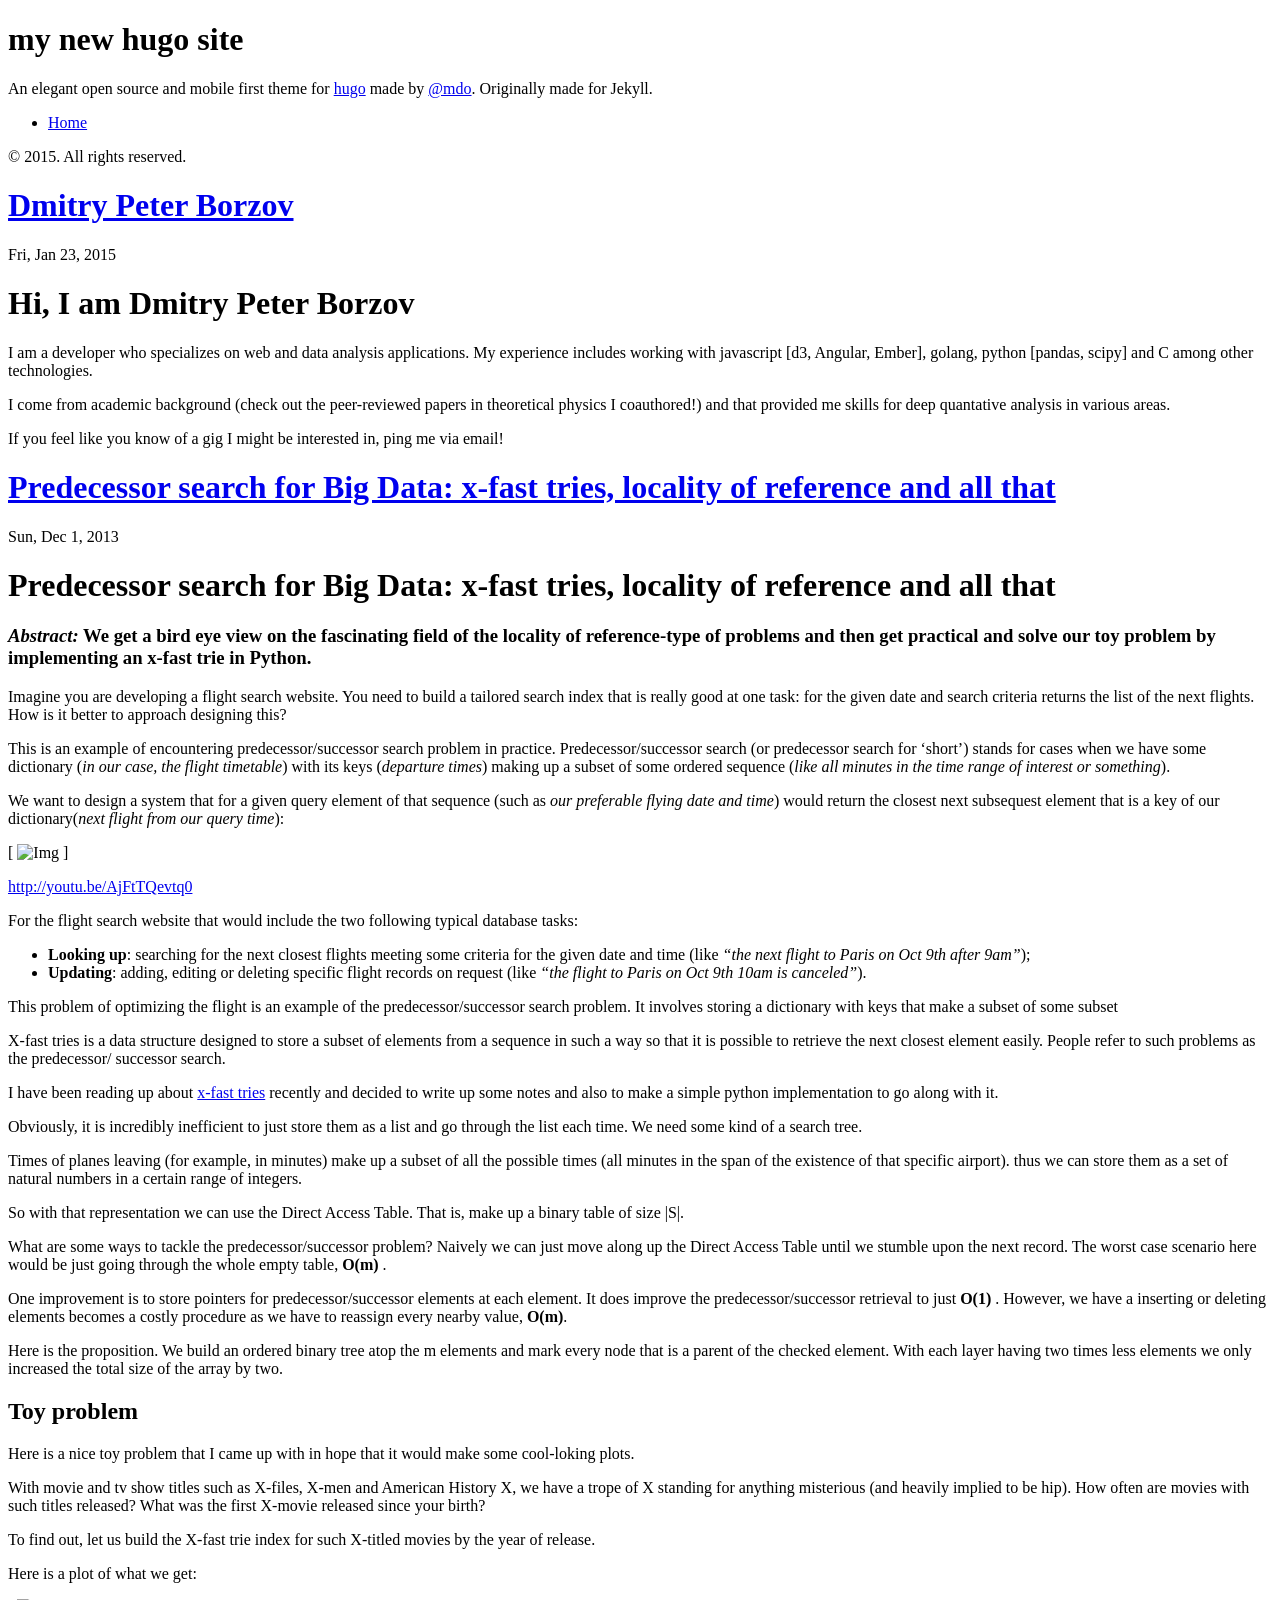
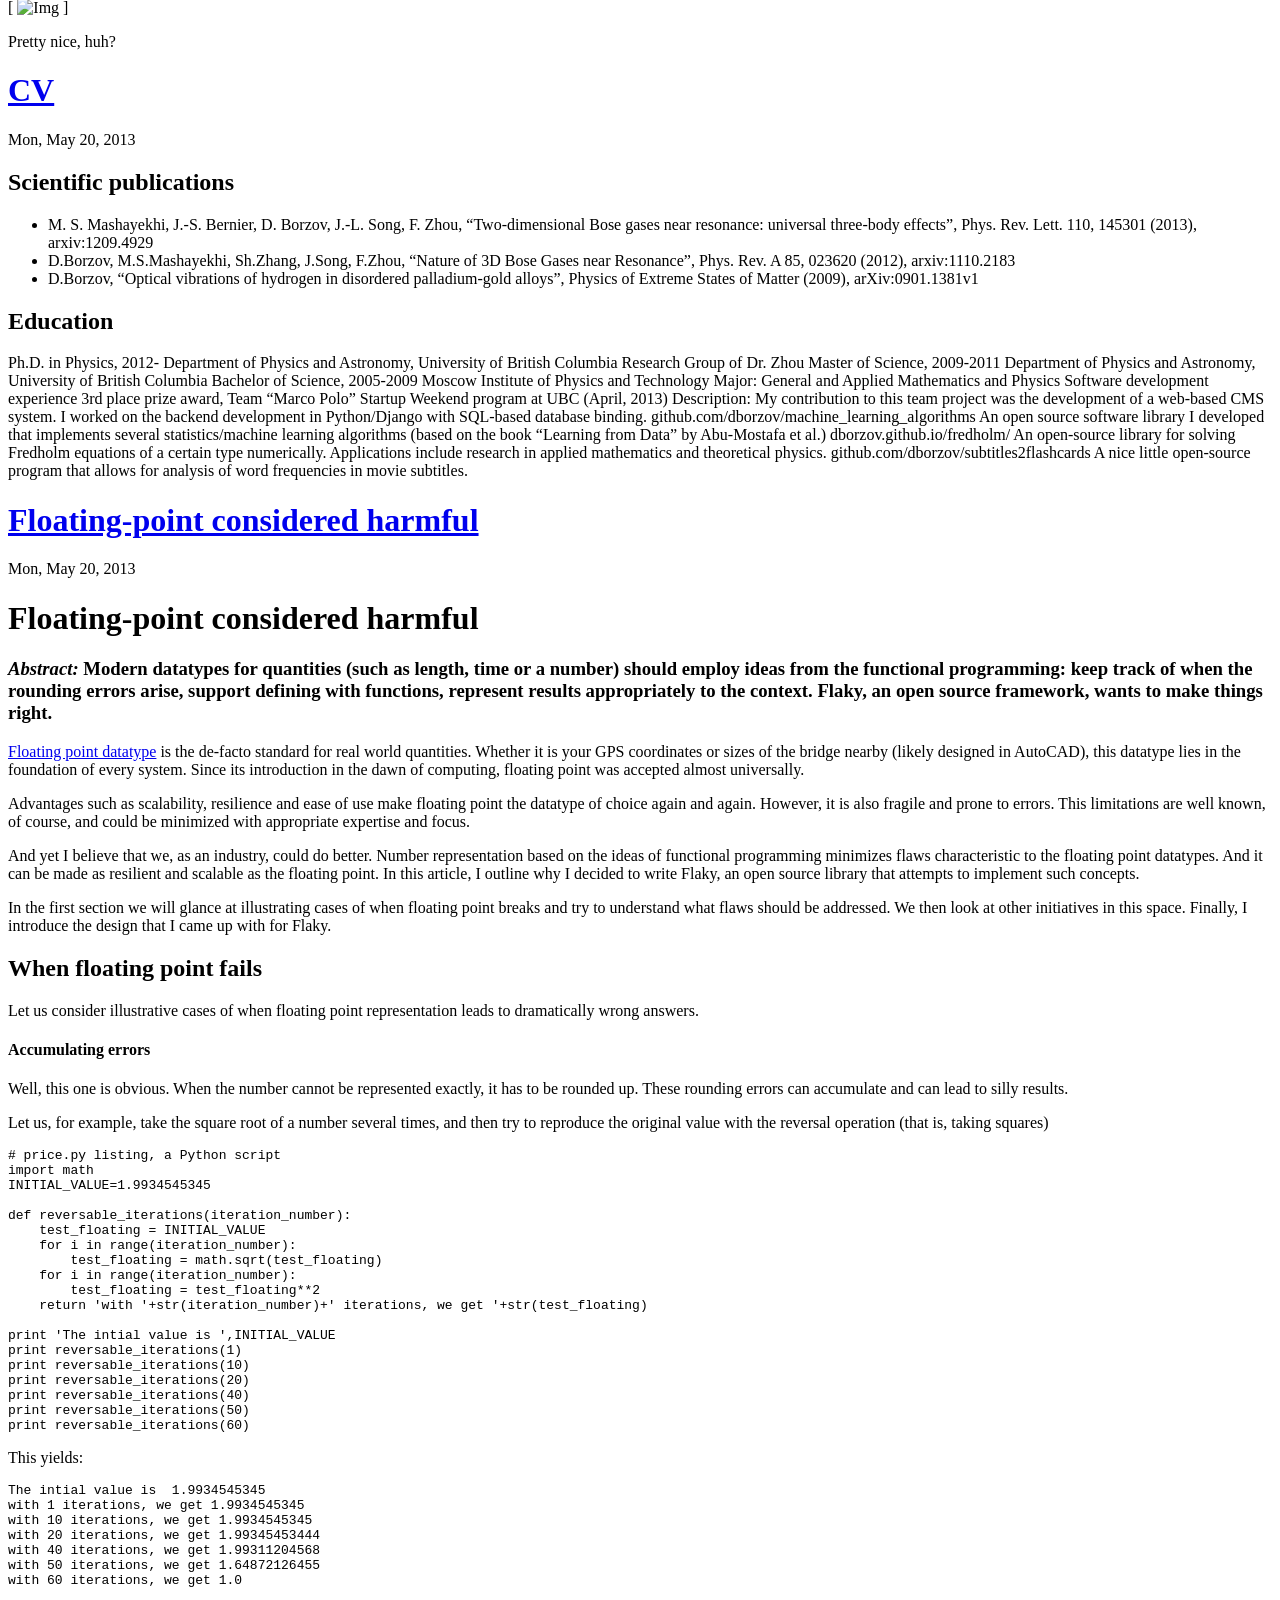
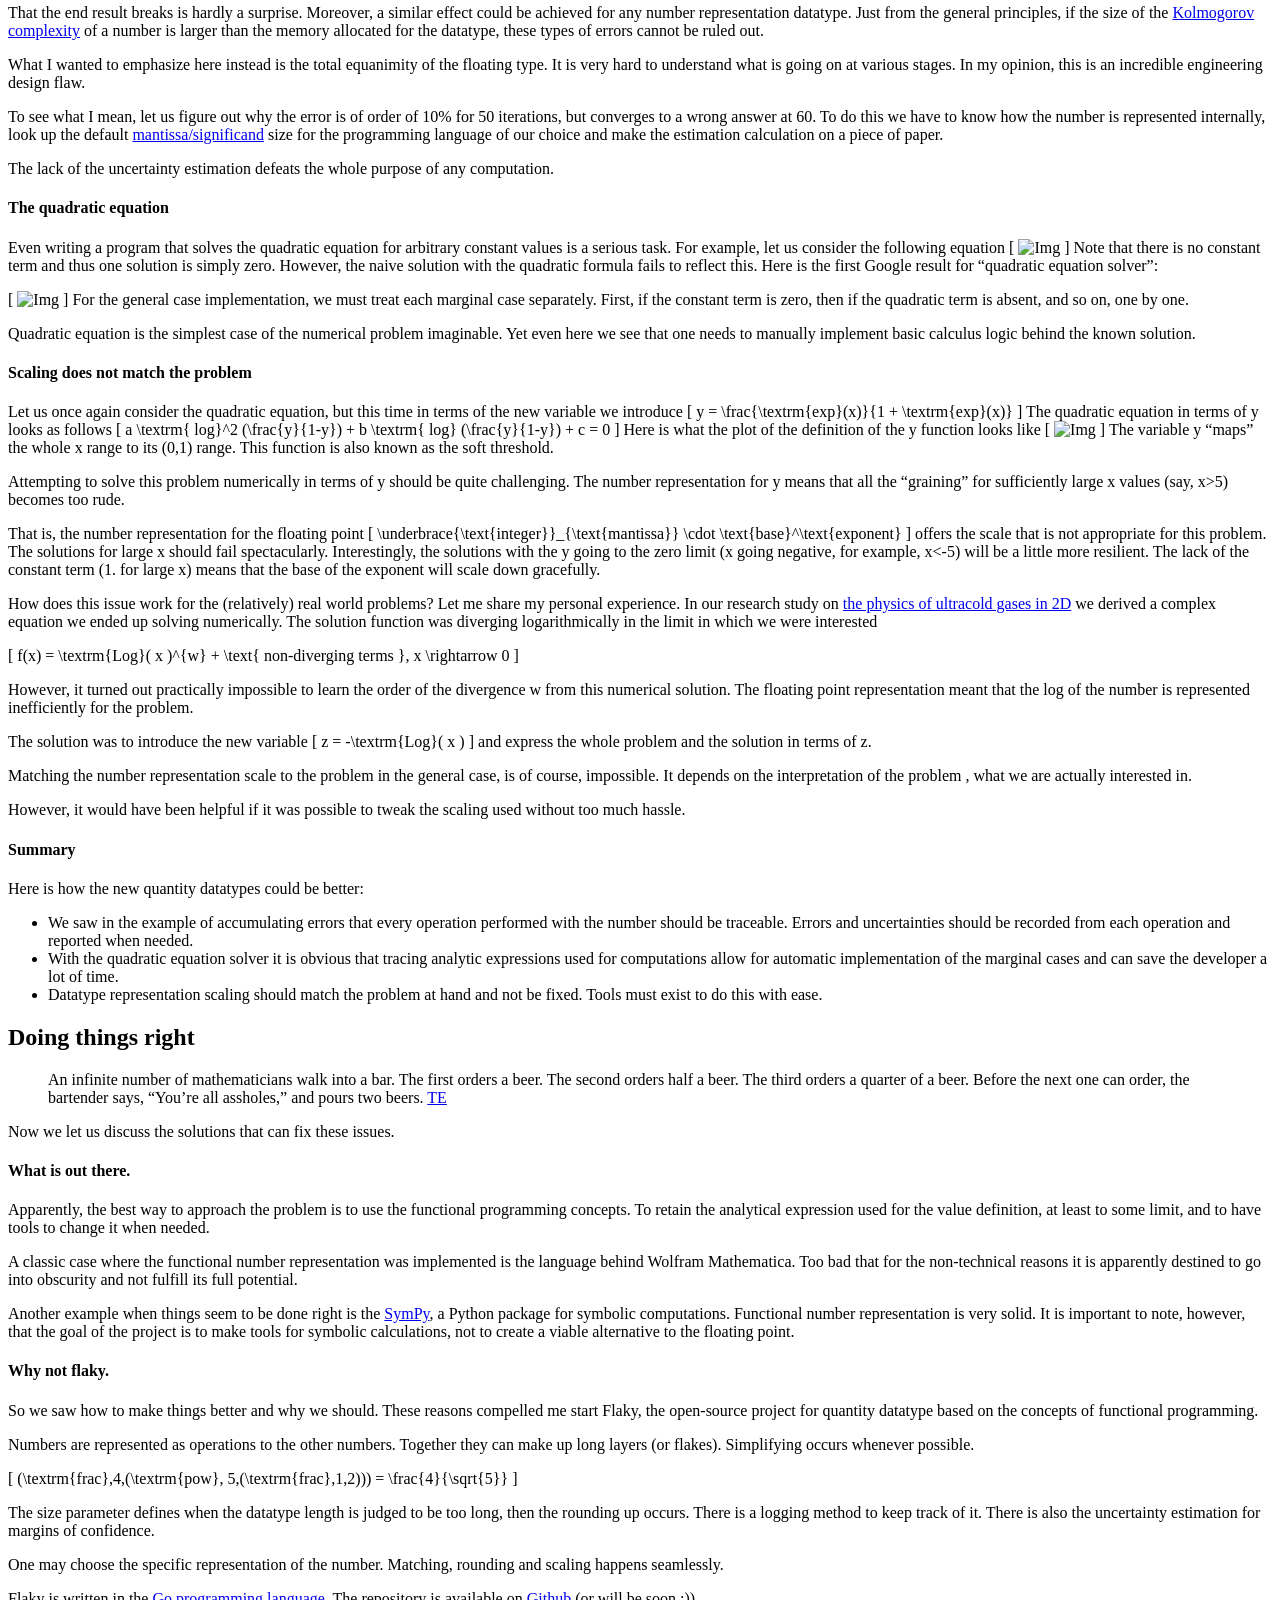
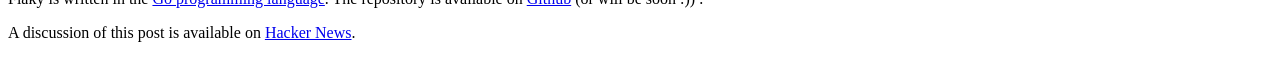
==== public/index.html @ 2c6ea5f2 "Copying content from the original repo" ====
<!DOCTYPE html>
<html xmlns="http://www.w3.org/1999/xhtml" xml:lang="en" lang="en-us">
<head>
  <link href="http://gmpg.org/xfn/11" rel="profile">
  <meta http-equiv="content-type" content="text/html; charset=utf-8">

  
  <meta name="viewport" content="width=device-width, initial-scale=1.0, maximum-scale=1">

  <title> my new hugo site &middot; my new hugo site </title>

  
  <link rel="stylesheet" href="http://localhost:1313/css/poole.css">
  <link rel="stylesheet" href="http://localhost:1313/css/syntax.css">
  <link rel="stylesheet" href="http://localhost:1313/css/hyde.css">
  <link rel="stylesheet" href="http://fonts.googleapis.com/css?family=PT+Sans:400,400italic,700|Abril+Fatface">

  
  <link rel="apple-touch-icon-precomposed" sizes="144x144" href="/apple-touch-icon-144-precomposed.png">
  <link rel="shortcut icon" href="/favicon.ico">

  
  <link href="http://localhost:1313/index.xml" rel="alternate" type="application/rss+xml" title="my new hugo site" />
</head>

<body>

<div class="sidebar">
  <div class="container sidebar-sticky">
    <div class="sidebar-about">
      <h1>my new hugo site</h1>
      <p class="lead">
      An elegant open source and mobile first theme for <a href="http://hugo.spf13.com">hugo</a> made by <a href="http://twitter.com/mdo">@mdo</a>. Originally made for Jekyll.
      </p>
    </div>

    <ul class="sidebar-nav">
      <li><a href="/">Home</a> </li>
      
    </ul>

    <p>&copy; 2015. All rights reserved. </p>
  </div>
</div>


    <div class="content container">
<div class="posts">

      
  <div class="post">
    <h1 class="post-title">
      <a href="http://localhost:1313/">
        Dmitry Peter Borzov
      </a>
    </h1>

    <span class="post-date">Fri, Jan 23, 2015</span>

    

<h1 id="hi-i-am-dmitry-peter-borzov:d680e8a854a7cbad6d490c445cba2eba">Hi, I am Dmitry Peter Borzov</h1>

<p>I am a developer who specializes on web and data analysis applications. My experience includes working with javascript [d3, Angular, Ember], golang, python [pandas, scipy] and C among other technologies.</p>

<p>I come from academic background (check out the  peer-reviewed papers in theoretical physics I coauthored!) and that provided me skills for deep quantative analysis in various areas.</p>

<p>If you feel like you know of a gig I might be interested in, ping me via email!</p>

  </div>
  
  <div class="post">
    <h1 class="post-title">
      <a href="http://localhost:1313/xfast/">
        Predecessor search for Big Data: x-fast tries, locality of reference and all that
      </a>
    </h1>

    <span class="post-date">Sun, Dec 1, 2013</span>

    

<h1 id="predecessor-search-for-big-data-x-fast-tries-locality-of-reference-and-all-that:58b12276bf0ae383f71846d6c29edb1d">Predecessor search for Big Data: x-fast tries, locality of reference and all that</h1>

<h3 id="abstract-we-get-a-bird-eye-view-on-the-fascinating-field-of-the-locality-of-reference-type-of-problems-and-then-get-practical-and-solve-our-toy-problem-by-implementing-an-x-fast-trie-in-python:58b12276bf0ae383f71846d6c29edb1d"><em>Abstract:</em> We get a bird eye view on the fascinating field of the locality of reference-type of problems and then get practical and solve our toy problem by implementing an x-fast trie in Python.</h3>

<p>Imagine you are developing a flight search website. You need to build a tailored search index that is really good at one task: for the given date and search criteria returns the list of the next flights. How is it better to approach designing this?</p>

<p>This is an example of encountering predecessor/successor search problem in practice. Predecessor/successor search (or predecessor search for &lsquo;short&rsquo;) stands for cases when we have some dictionary (<em>in our case, the flight timetable</em>) with its keys (<em>departure times</em>) making up a subset of some ordered sequence (<em>like all minutes in the time range of interest or something</em>).</p>

<p>We want to design a system that for a given query element of that sequence (such as <em>our preferable flying date and time</em>) would return the closest next subsequest element that is a key of our dictionary(<em>next flight from our query time</em>):</p>

<p>[
<img src="./img/arrow.png" alt="Img" />

]</p>

<p><a href="http://youtu.be/AjFtTQevtq0">http://youtu.be/AjFtTQevtq0</a></p>

<p>For the flight search website that would include the two following typical database tasks:</p>

<ul>
<li><strong>Looking up</strong>: searching for the next closest flights meeting some criteria for the given date and time (like <em>&ldquo;the next flight to Paris on Oct 9th after 9am&rdquo;</em>);</li>
<li><strong>Updating</strong>: adding, editing or deleting specific flight records on request (like <em>&ldquo;the flight to Paris on Oct 9th 10am is canceled&rdquo;</em>).</li>
</ul>

<p>This problem of optimizing the flight is an example of the predecessor/successor search problem. It involves storing a dictionary with keys that make a subset of some subset</p>

<p>X-fast tries is a data structure designed to store a subset of elements from a sequence in such a way so that it is possible to retrieve the next closest  element easily. People refer to such problems as the predecessor/ successor search.</p>

<p>I have been reading up about <a href="http://en.wikipedia.org/wiki/X-fast_trie">x-fast tries</a> recently and decided to write up some notes  and also to make a simple python implementation to go along with it.</p>

<p>Obviously, it is incredibly inefficient to just store them as a list and go through the list each time. We need some kind of a search tree.</p>

<p>Times of planes leaving (for example, in minutes) make up a subset of all the possible times (all minutes in the span of the existence of that specific airport). thus we can store them as a set of natural numbers  in a certain range of integers.</p>

<p>So with that representation we can use the Direct Access Table. That is, make up a binary table of size  |S|.</p>

<p>What are some ways to tackle the predecessor/successor problem? Naively we can just move along up the Direct Access Table until we stumble upon the next record. The worst case scenario here would be just going through the whole empty table, <strong>O(m)</strong> .</p>

<p>One improvement is to store pointers for predecessor/successor elements at each element. It does improve the predecessor/successor retrieval to just <strong>O(1)</strong> . However, we have a inserting or deleting elements becomes a costly procedure as we have to reassign every nearby value, <strong>O(m)</strong>.</p>

<p>Here is the proposition. We build an ordered binary tree atop the m elements and mark every node that is a parent of the checked element. With each layer having two times less elements we only increased the total size of the array by two.</p>

<h2 id="toy-problem:58b12276bf0ae383f71846d6c29edb1d">Toy problem</h2>

<p>Here is a nice toy problem that I came up with in hope that it would make some cool-loking plots.</p>

<p>With movie and tv show titles such as X-files, X-men and American History X, we have a trope of X standing for anything misterious (and heavily implied to be hip). How often are movies with such titles released? What was the first X-movie released since your birth?</p>

<p>To find out, let us build the X-fast trie index for such X-titled movies by the year of release.</p>

<p>Here is a plot of what we get:</p>

<p>[
<img src="./img/movies.png" alt="Img" />

]</p>

<p>Pretty nice, huh?</p>

  </div>
  
  <div class="post">
    <h1 class="post-title">
      <a href="http://localhost:1313/mini-cv/">
        CV
      </a>
    </h1>

    <span class="post-date">Mon, May 20, 2013</span>

    

<h2 id="scientific-publications:3245619a855def96da81017ab33be609">Scientific publications</h2>

<ul>
<li>M. S. Mashayekhi, J.-S. Bernier, D. Borzov, J.-L. Song, F. Zhou, “Two-dimensional Bose gases near
resonance: universal three-body effects”, Phys. Rev. Lett. 110, 145301 (2013), arxiv:1209.4929</li>
<li>D.Borzov, M.S.Mashayekhi, Sh.Zhang, J.Song, F.Zhou, &ldquo;Nature of 3D Bose Gases near Resonance&rdquo;, Phys.
Rev. A 85, 023620 (2012), arxiv:1110.2183</li>
<li>D.Borzov, &ldquo;Optical vibrations of hydrogen in disordered palladium-gold alloys&rdquo;, Physics of Extreme States
of Matter (2009), arXiv:0901.1381v1</li>
</ul>

<h2 id="education:3245619a855def96da81017ab33be609">Education</h2>

<p>Ph.D. in Physics, 2012-
Department of Physics and Astronomy, University of British Columbia
Research Group of Dr. Zhou
Master of Science, 2009-2011
Department of Physics and Astronomy, University of British Columbia
Bachelor of Science, 2005-2009
Moscow Institute of Physics and Technology
Major: General and Applied Mathematics and Physics
Software development experience
3rd place prize award, Team “Marco Polo”
Startup Weekend program at UBC (April, 2013)
Description: My contribution to this team project was the development of a web-based CMS system. I
worked on the backend development in Python/Django with SQL-based database binding.
github.com/dborzov/machine_learning_algorithms
An open source software library I developed that implements several statistics/machine learning
algorithms (based on the book &ldquo;Learning from Data&rdquo; by Abu-Mostafa et al.)
dborzov.github.io/fredholm/
An open-source library for solving Fredholm equations of a certain type numerically. Applications include
research in applied mathematics and theoretical physics.
github.com/dborzov/subtitles2flashcards
A nice little open-source program that allows for analysis of word frequencies in movie subtitles.</p>

  </div>
  
  <div class="post">
    <h1 class="post-title">
      <a href="http://localhost:1313/flaky/">
        Floating-point considered harmful
      </a>
    </h1>

    <span class="post-date">Mon, May 20, 2013</span>

    

<h1 id="floating-point-considered-harmful:e8456fad07eaa3dc56ccc5cbd755a010">Floating-point considered harmful</h1>

<h3 id="[base64]:e8456fad07eaa3dc56ccc5cbd755a010"><em>Abstract:</em> Modern datatypes for quantities (such as length, time or a number) should employ ideas from the functional programming: keep track of when the rounding errors arise,  support defining with functions, represent results appropriately to the context. Flaky, an open source framework, wants to make things right.</h3>

<p><a href="https://en.wikipedia.org/wiki/Floating_point">Floating point datatype</a> is the de-facto standard for real world quantities. Whether it is your GPS coordinates or sizes of the bridge nearby (likely designed in AutoCAD), this datatype lies in the foundation of every system. Since its introduction in the dawn of computing, floating point was accepted almost universally.</p>

<p>Advantages such as scalability, resilience and ease of use make floating point the datatype of choice again and again. However, it is also fragile and prone to errors. This limitations are well known, of course, and could be minimized with appropriate  expertise and focus.</p>

<p>And yet I believe that we, as an industry, could do better. Number representation based on the ideas of functional programming minimizes flaws characteristic to the floating point datatypes. And it can be made as resilient and scalable as the floating point. In this article, I outline why I decided to write Flaky, an open source library that attempts to implement such concepts.</p>

<p>In the first section we will glance at illustrating cases of when floating point breaks and try to understand what flaws should be addressed. We then look at other initiatives in this space. Finally, I introduce the design that I came up with for Flaky.</p>

<h2 id="when-floating-point-fails:e8456fad07eaa3dc56ccc5cbd755a010">When floating point fails</h2>

<p>Let us consider illustrative cases of when floating point representation leads to dramatically wrong answers.</p>

<h4 id="accumulating-errors:e8456fad07eaa3dc56ccc5cbd755a010">Accumulating errors</h4>

<p>Well, this one is obvious. When the number cannot be represented exactly, it has to be rounded up. These rounding errors can accumulate and can lead to silly results.</p>

<p>Let us, for example, take the square root of a number several times, and then try to reproduce the original value with the reversal operation (that is, taking squares)</p>

<pre><code># price.py listing, a Python script
import math
INITIAL_VALUE=1.9934545345

def reversable_iterations(iteration_number):
    test_floating = INITIAL_VALUE
    for i in range(iteration_number):
        test_floating = math.sqrt(test_floating)
    for i in range(iteration_number):
        test_floating = test_floating**2
    return 'with '+str(iteration_number)+' iterations, we get '+str(test_floating)

print 'The intial value is ',INITIAL_VALUE
print reversable_iterations(1)
print reversable_iterations(10)
print reversable_iterations(20)
print reversable_iterations(40)
print reversable_iterations(50)
print reversable_iterations(60)
</code></pre>

<p>This yields:</p>

<pre><code>The intial value is  1.9934545345
with 1 iterations, we get 1.9934545345
with 10 iterations, we get 1.9934545345
with 20 iterations, we get 1.99345453444
with 40 iterations, we get 1.99311204568
with 50 iterations, we get 1.64872126455
with 60 iterations, we get 1.0
</code></pre>

<p>That the end result breaks is hardly a  surprise. Moreover, a similar effect could be achieved for any number representation datatype. Just from the general principles, if the size  of the <a href="http://en.wikipedia.org/wiki/Kolmogorov_complexity">Kolmogorov complexity</a> of a number is larger than the memory allocated for the datatype, these types of errors cannot be ruled out.</p>

<p>What I wanted to emphasize here instead is the total equanimity of the floating type. It is very hard to understand what is going on at various stages. In my opinion, this is an incredible engineering design flaw.</p>

<p>To see what I mean, let us figure out why the error is of order of 10% for 50 iterations, but converges to a wrong answer at 60. To do this we have to know how the number is represented internally, look up the default  <a href="https://en.wikipedia.org/wiki/Significand">mantissa/significand</a> size for the programming language of our choice and make the estimation calculation on a piece of paper.</p>

<p>The lack of the uncertainty estimation defeats the whole purpose of any computation.</p>

<h4 id="the-quadratic-equation:e8456fad07eaa3dc56ccc5cbd755a010">The quadratic equation</h4>

<p>Even writing a program that solves the quadratic equation
for arbitrary constant values is a serious task.
For example, let us consider the following equation
[
<img src="./img/quadratic.gif" alt="Img" />

]
Note that there is no constant term and thus one solution is simply zero. However, the naive solution with the quadratic formula fails to reflect this. Here is the first Google result for &ldquo;quadratic equation solver&rdquo;:</p>

<p>[
<img src="./img/QuadraticEquation.png" alt="Img" />

]
For the general case implementation, we must treat each marginal case separately. First, if the constant term is zero, then if the quadratic term is absent, and so on, one by one.</p>

<p>Quadratic equation is the simplest case of the numerical problem imaginable. Yet even here we see that one needs to manually implement basic calculus logic behind the known solution.</p>

<h4 id="scaling-does-not-match-the-problem:e8456fad07eaa3dc56ccc5cbd755a010">Scaling does not match the problem</h4>

<p>Let us once again consider the quadratic equation, but this time in terms of the new variable we introduce
[
y = \frac{\textrm{exp}(x)}{1 + \textrm{exp}(x)}
]
The quadratic equation in terms of y looks as follows
[
a \textrm{ log}^2 (\frac{y}{1-y}) + b \textrm{ log} (\frac{y}{1-y}) + c = 0
]
Here is what the plot of the definition of the y function looks like
[
<img src="img/softThreshold.png" alt="Img" />

]
The variable y &ldquo;maps&rdquo; the whole x range to its (0,1) range. This function is also known as the soft threshold.</p>

<p>Attempting to solve this problem numerically in terms of y should be quite challenging. The number representation for y means that all the &ldquo;graining&rdquo; for sufficiently large x values (say, x&gt;5) becomes too rude.</p>

<p>That is, the number representation for the floating point
[
\underbrace{\text{integer}}_{\text{mantissa}} \cdot \text{base}^\text{exponent}
] offers the scale that is not appropriate for this problem. The solutions for large x should fail spectacularly. Interestingly, the solutions with the y going to the zero limit (x going negative, for example, x&lt;-5) will be a little more resilient. The lack of the constant term (1. for large x) means that the base of the exponent will scale down gracefully.</p>

<p>How does this issue work for the (relatively) real world problems? Let me share my personal experience. In our research study on <a href="http://prl.aps.org/abstract/PRL/v110/i14/e145301">the physics of ultracold gases in 2D</a> we derived a complex equation we ended up solving numerically. The solution function was diverging logarithmically in the limit in which we were interested</p>

<p>[ f(x) =  \textrm{Log}( x )^{w} + \text{ non-diverging terms }, x \rightarrow 0 ]</p>

<p>However, it turned out practically impossible to learn the order of the divergence w from this numerical solution. The floating point representation meant that the log of the number is represented inefficiently for the problem.</p>

<p>The solution was to introduce the new variable
[
z = -\textrm{Log}( x )
]
and express the whole problem and the solution in terms of z.</p>

<p>Matching the number representation scale to the problem in the general case, is of course, impossible. It depends on the interpretation of the problem , what we are actually interested in.</p>

<p>However, it would have been helpful if it was possible to tweak the scaling used without too much hassle.</p>

<h4 id="summary:e8456fad07eaa3dc56ccc5cbd755a010">Summary</h4>

<p>Here is how the new quantity datatypes could be better:</p>

<ul>
<li>We saw in the example of accumulating errors that every operation performed with the number should be traceable. Errors and uncertainties should be recorded from each operation and reported when needed.</li>
<li>With the quadratic equation solver it is obvious that tracing analytic expressions used for computations allow for automatic implementation of the marginal cases and can save the developer a lot of time.</li>
<li>Datatype representation scaling should match the problem at hand and not be fixed. Tools must exist to do this with ease.</li>
</ul>

<h2 id="doing-things-right:e8456fad07eaa3dc56ccc5cbd755a010">Doing things right</h2>

<blockquote>
<p>An infinite number of mathematicians walk into a bar. The first orders a beer. The second orders half a beer. The third orders a quarter of a beer. Before the next one can order, the bartender says, “You’re all assholes,” and pours two beers. <a href="http://www.komplexify.com/math/jokes/MathWalksIntoABar3.html">TE</a></p>
</blockquote>

<p>Now we let us discuss the solutions that can fix these issues.</p>

<h4 id="what-is-out-there:e8456fad07eaa3dc56ccc5cbd755a010">What is out there.</h4>

<p>Apparently, the best way to approach the problem is to use the functional programming concepts. To retain the analytical expression used for the value definition, at least to some limit, and to have tools to change it when needed.</p>

<p>A classic case where the functional number representation was implemented is the language behind Wolfram Mathematica.
Too bad that for the non-technical reasons it is apparently destined to go into obscurity and not fulfill its full potential.</p>

<p>Another example when things seem to be done right is the <a href="http://sympy.org/en/index.html">SymPy</a>, a Python package for symbolic computations. Functional number representation is very solid. It is important to note, however, that the goal of the project is to make tools for symbolic calculations, not to create a viable alternative to the floating point.</p>

<h4 id="why-not-flaky:e8456fad07eaa3dc56ccc5cbd755a010">Why not flaky.</h4>

<p>So we saw how to make things better and why we should. These reasons compelled me start Flaky, the open-source project for quantity datatype based on the concepts of functional programming.</p>

<p>Numbers are represented as operations to the other numbers. Together they can make up long layers (or flakes). Simplifying occurs whenever possible.</p>

<p>[
(\textrm{frac},4,(\textrm{pow}, 5,(\textrm{frac},1,2))) = \frac{4}{\sqrt{5}}
]</p>

<p>The size parameter defines when the datatype length is judged to be too long, then the rounding up occurs. There is a logging method to keep track of it. There is also the uncertainty estimation for margins of confidence.</p>

<p>One may choose the specific representation of the number. Matching, rounding and scaling happens seamlessly.</p>

<p>Flaky is written in the <a href="http://www.golang.org">Go programming language</a>. The repository is available on <a href="https://github.com/dborzov/FlakyPastry">Github</a> (or will be soon :)) .</p>

<p>A discussion of this post is available on <a href="https://news.ycombinator.com/item?id=5731366">Hacker News</a>.</p>

  </div>
  
</div>
</div>

  </body>
</html>
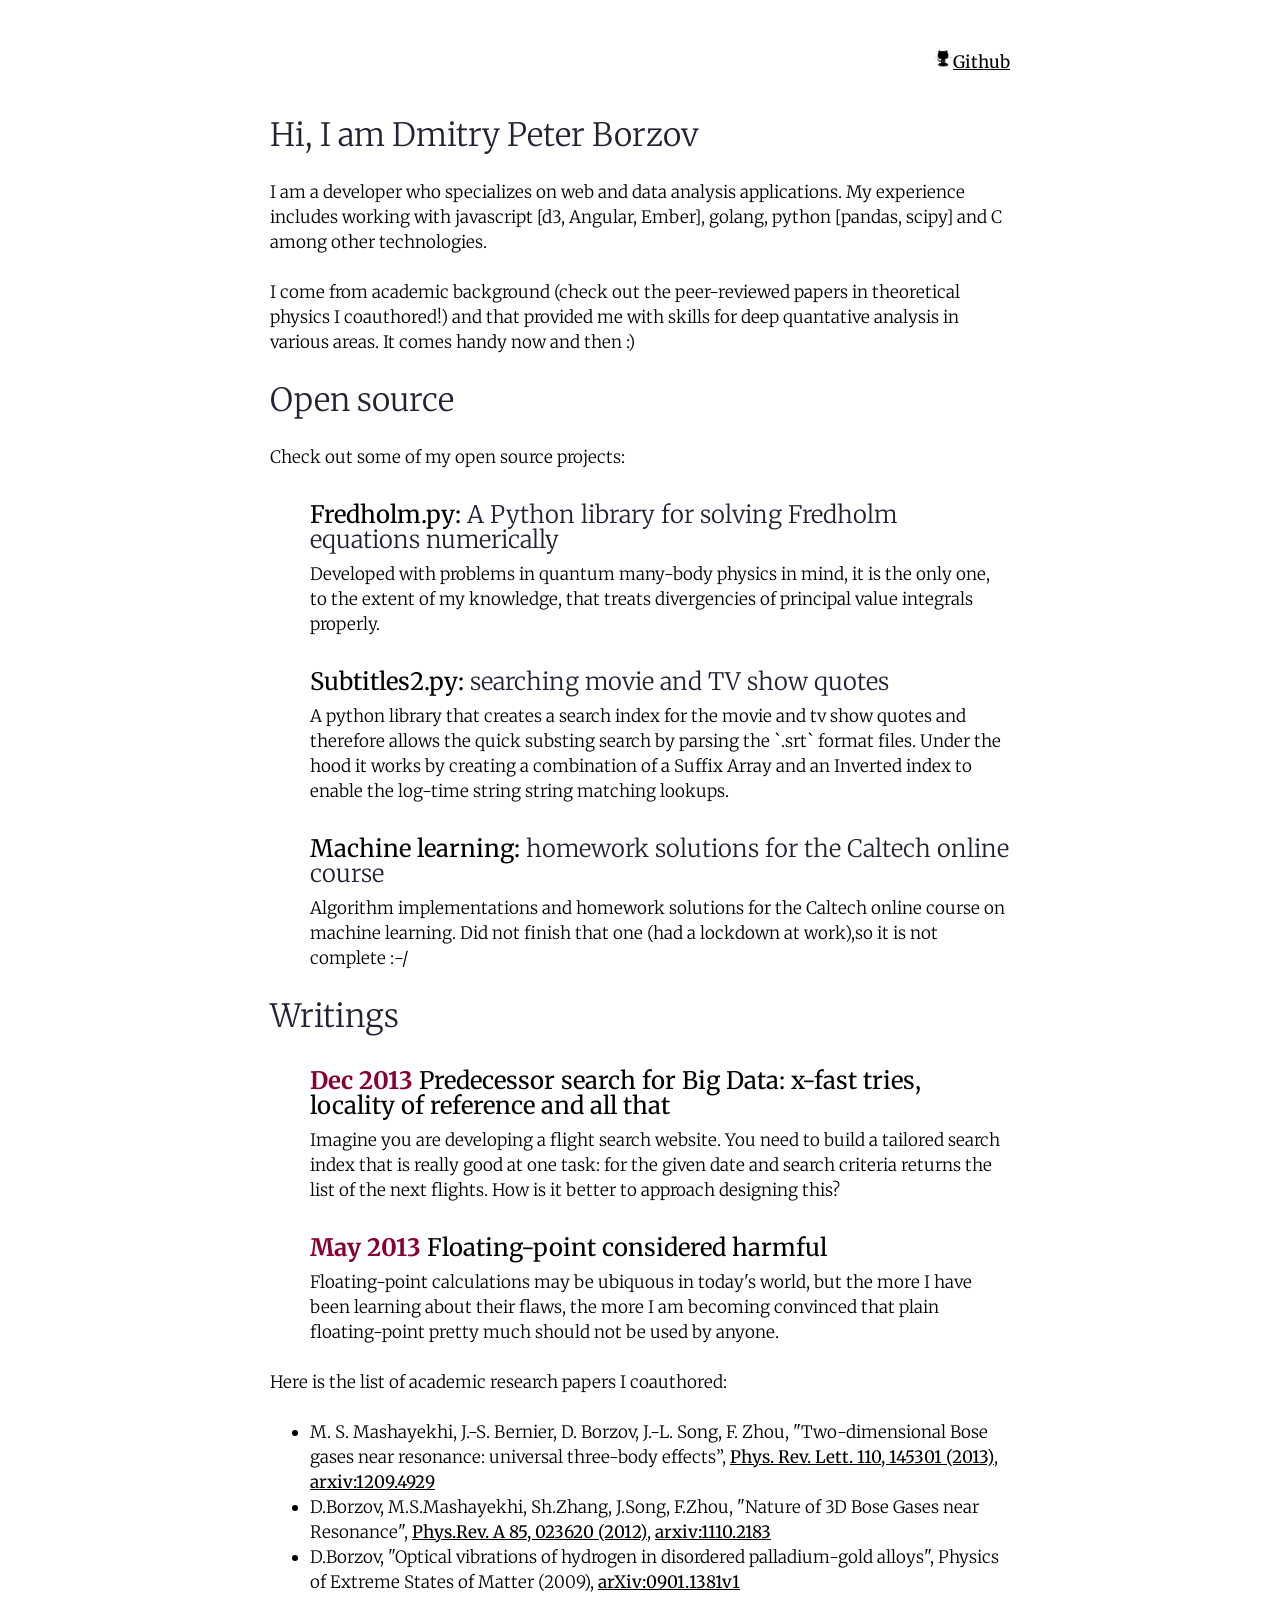
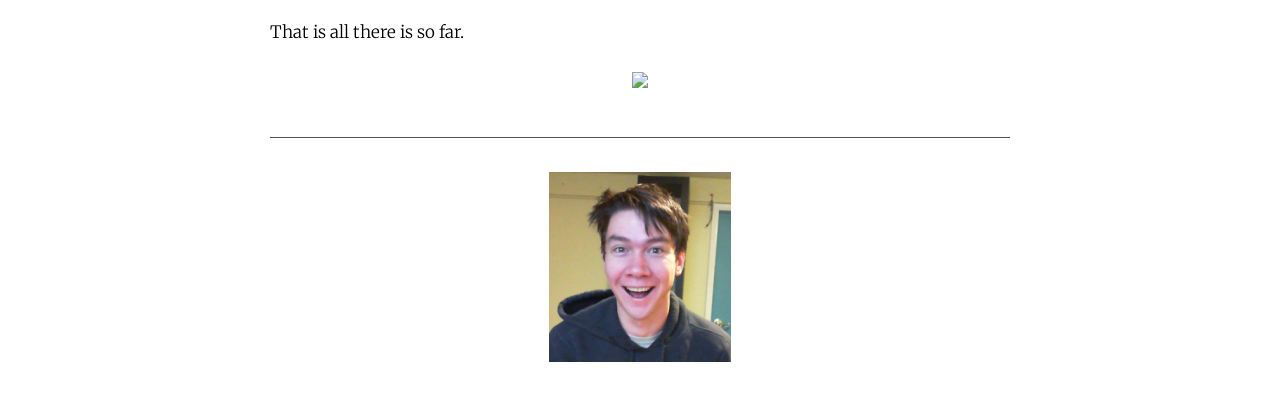
==== commit 0e8e100b: "Sync up the built files" ====
--- a/public/index.html
+++ b/public/index.html
@@ -1,375 +1,97 @@
 <!DOCTYPE html>
-<html xmlns="http://www.w3.org/1999/xhtml" xml:lang="en" lang="en-us">
-<head>
-  <link href="http://gmpg.org/xfn/11" rel="profile">
-  <meta http-equiv="content-type" content="text/html; charset=utf-8">
+<html>
+  <head><meta http-equiv="Content-Type" content="text/html; charset=UTF-8">
+    <meta charset="utf-8">
+
+    <title>EVERYBODY LOVES HYPNOTOAD</title>
+    <link rel="stylesheet" href="./css/style.css" type="text/css">
+    <link rel="stylesheet" href="./css/_pygments.css" type="text/css">
+      <style type="text/css"></style>
+  </head>
+  <body screen_capture_injected="true">
+    <div class="container">
+      <div class="header">
+      </div>
+      <div class="navigation">
+        <ul><a href="https://github.com/dborzov"><img src="./css/octocat.png" width="20">Github</a>
+        </li></ul>
+      </div>
+      <div class="body">
 
   
-  <meta name="viewport" content="width=device-width, initial-scale=1.0, maximum-scale=1">
+     
 
-  <title> my new hugo site &middot; my new hugo site </title>
-
-  
-  <link rel="stylesheet" href="http://localhost:1313/css/poole.css">
-  <link rel="stylesheet" href="http://localhost:1313/css/syntax.css">
-  <link rel="stylesheet" href="http://localhost:1313/css/hyde.css">
-  <link rel="stylesheet" href="http://fonts.googleapis.com/css?family=PT+Sans:400,400italic,700|Abril+Fatface">
-
-  
-  <link rel="apple-touch-icon-precomposed" sizes="144x144" href="/apple-touch-icon-144-precomposed.png">
-  <link rel="shortcut icon" href="/favicon.ico">
-
-  
-  <link href="http://localhost:1313/index.xml" rel="alternate" type="application/rss+xml" title="my new hugo site" />
-</head>
-
-<body>
-
-<div class="sidebar">
-  <div class="container sidebar-sticky">
-    <div class="sidebar-about">
-      <h1>my new hugo site</h1>
-      <p class="lead">
-      An elegant open source and mobile first theme for <a href="http://hugo.spf13.com">hugo</a> made by <a href="http://twitter.com/mdo">@mdo</a>. Originally made for Jekyll.
-      </p>
-    </div>
-
-    <ul class="sidebar-nav">
-      <li><a href="/">Home</a> </li>
-      
-    </ul>
-
-    <p>&copy; 2015. All rights reserved. </p>
-  </div>
-</div>
-
-
-    <div class="content container">
-<div class="posts">
-
-      
-  <div class="post">
-    <h1 class="post-title">
-      <a href="http://localhost:1313/">
-        Dmitry Peter Borzov
-      </a>
-    </h1>
-
-    <span class="post-date">Fri, Jan 23, 2015</span>
-
-    
-
-<h1 id="hi-i-am-dmitry-peter-borzov:d680e8a854a7cbad6d490c445cba2eba">Hi, I am Dmitry Peter Borzov</h1>
+<h2 id="hi-i-am-dmitry-peter-borzov:b9bcf8cb73ce4a081a635ad7c0acd9dd">Hi, I am Dmitry Peter Borzov</h2>
 
 <p>I am a developer who specializes on web and data analysis applications. My experience includes working with javascript [d3, Angular, Ember], golang, python [pandas, scipy] and C among other technologies.</p>
 
-<p>I come from academic background (check out the  peer-reviewed papers in theoretical physics I coauthored!) and that provided me skills for deep quantative analysis in various areas.</p>
+<p>I come from academic background (check out the  peer-reviewed papers in theoretical physics I coauthored!) and that provided me with skills for deep quantative analysis in various areas. It comes handy now and then :)</p>
 
-<p>If you feel like you know of a gig I might be interested in, ping me via email!</p>
+  
 
-  </div>
-  
-  <div class="post">
-    <h1 class="post-title">
-      <a href="http://localhost:1313/xfast/">
-        Predecessor search for Big Data: x-fast tries, locality of reference and all that
-      </a>
-    </h1>
 
-    <span class="post-date">Sun, Dec 1, 2013</span>
 
-    
+<h2>Open source</h2>
+<p>Check out some of my open source projects:</p>
+<ul class="simple">
+    <h4><a href="http://dborzov.github.io/fredholm">Fredholm.py: </a> A Python library for solving Fredholm equations numerically</h4>
+    Developed with problems in quantum many-body physics in mind, it is the only one, to the extent of my knowledge, that treats divergencies of principal value integrals properly.
 
-<h1 id="predecessor-search-for-big-data-x-fast-tries-locality-of-reference-and-all-that:58b12276bf0ae383f71846d6c29edb1d">Predecessor search for Big Data: x-fast tries, locality of reference and all that</h1>
 
-<h3 id="abstract-we-get-a-bird-eye-view-on-the-fascinating-field-of-the-locality-of-reference-type-of-problems-and-then-get-practical-and-solve-our-toy-problem-by-implementing-an-x-fast-trie-in-python:58b12276bf0ae383f71846d6c29edb1d"><em>Abstract:</em> We get a bird eye view on the fascinating field of the locality of reference-type of problems and then get practical and solve our toy problem by implementing an x-fast trie in Python.</h3>
+    <h4><a href="https://github.com/dborzov/subtitles2">Subtitles2.py: </a> searching movie and TV show quotes</h4>
+    A python library that creates a search index for the movie and tv show quotes and therefore allows the quick substing search by parsing the `.srt` format files. Under the hood it works by creating a combination of a Suffix Array and an Inverted index to enable the log-time string string matching lookups.
 
-<p>Imagine you are developing a flight search website. You need to build a tailored search index that is really good at one task: for the given date and search criteria returns the list of the next flights. How is it better to approach designing this?</p>
-
-<p>This is an example of encountering predecessor/successor search problem in practice. Predecessor/successor search (or predecessor search for &lsquo;short&rsquo;) stands for cases when we have some dictionary (<em>in our case, the flight timetable</em>) with its keys (<em>departure times</em>) making up a subset of some ordered sequence (<em>like all minutes in the time range of interest or something</em>).</p>
-
-<p>We want to design a system that for a given query element of that sequence (such as <em>our preferable flying date and time</em>) would return the closest next subsequest element that is a key of our dictionary(<em>next flight from our query time</em>):</p>
-
-<p>[
-<img src="./img/arrow.png" alt="Img" />
-
-]</p>
-
-<p><a href="http://youtu.be/AjFtTQevtq0">http://youtu.be/AjFtTQevtq0</a></p>
-
-<p>For the flight search website that would include the two following typical database tasks:</p>
-
-<ul>
-<li><strong>Looking up</strong>: searching for the next closest flights meeting some criteria for the given date and time (like <em>&ldquo;the next flight to Paris on Oct 9th after 9am&rdquo;</em>);</li>
-<li><strong>Updating</strong>: adding, editing or deleting specific flight records on request (like <em>&ldquo;the flight to Paris on Oct 9th 10am is canceled&rdquo;</em>).</li>
+    <h4><a href="https://github.com/dborzov/caltech_course">Machine learning:</a> homework solutions for the Caltech online course</h4>
+    Algorithm implementations and homework solutions for the Caltech online course on machine learning. Did not finish that one (had a lockdown at work),so it is not complete :-/
 </ul>
 
-<p>This problem of optimizing the flight is an example of the predecessor/successor search problem. It involves storing a dictionary with keys that make a subset of some subset</p>
+<h2>Writings</h2>
+<ul class="simple">
 
-<p>X-fast tries is a data structure designed to store a subset of elements from a sequence in such a way so that it is possible to retrieve the next closest  element easily. People refer to such problems as the predecessor/ successor search.</p>
 
-<p>I have been reading up about <a href="http://en.wikipedia.org/wiki/X-fast_trie">x-fast tries</a> recently and decided to write up some notes  and also to make a simple python implementation to go along with it.</p>
+    <h4><b class="date1">Dec 2013</b> <a href="./XLtrie">Predecessor search for Big Data: x-fast tries, locality of reference and all that </a></h4>
+    Imagine you are developing a flight search website. You need to build a tailored search index that is really good at one task: for the given date and search criteria returns the list of the next flights. How is it better to approach designing this? <br>
 
-<p>Obviously, it is incredibly inefficient to just store them as a list and go through the list each time. We need some kind of a search tree.</p>
+    <h4><b  class="date1">May 2013</b><a href="./FlakyPastry"> Floating-point considered harmful</a></h4>
+    Floating-point calculations may be ubiquous in today's world, but the more I have been learning about their flaws, the more I am becoming convinced  that plain floating-point pretty much should not be used by anyone.
+</ul>
+Here is the list of academic research papers I coauthored:
+<ul>
+    <li> M. S. Mashayekhi, J.-S. Bernier, D. Borzov, J.-L. Song, F. Zhou, "Two-dimensional Bose gases near resonance: universal three-body effects”, <a href="http://prl.aps.org/abstract/PRL/v110/i14/e145301">Phys. Rev. Lett. 110, 145301 (2013)</a>, <a href="http://arxiv.org/abs/1209.4929">arxiv:1209.4929</a>
+</li>
+    <li> D.Borzov, M.S.Mashayekhi, Sh.Zhang, J.Song, F.Zhou, "Nature of 3D Bose Gases near Resonance", <a href="http://pra.aps.org/abstract/PRA/v85/i2/e023620">Phys.Rev. A 85, 023620 (2012)</a>, <a href="http://arxiv.org/abs/1110.2183">arxiv:1110.2183</a>
+     </li>
+    <li> D.Borzov, "Optical vibrations of hydrogen in disordered palladium-gold alloys", Physics of Extreme States of Matter (2009), <a href="http://arxiv.org/abs/0901.1381">arXiv:0901.1381v1</a>
 
-<p>Times of planes leaving (for example, in minutes) make up a subset of all the possible times (all minutes in the span of the existence of that specific airport). thus we can store them as a set of natural numbers  in a certain range of integers.</p>
-
-<p>So with that representation we can use the Direct Access Table. That is, make up a binary table of size  |S|.</p>
-
-<p>What are some ways to tackle the predecessor/successor problem? Naively we can just move along up the Direct Access Table until we stumble upon the next record. The worst case scenario here would be just going through the whole empty table, <strong>O(m)</strong> .</p>
-
-<p>One improvement is to store pointers for predecessor/successor elements at each element. It does improve the predecessor/successor retrieval to just <strong>O(1)</strong> . However, we have a inserting or deleting elements becomes a costly procedure as we have to reassign every nearby value, <strong>O(m)</strong>.</p>
-
-<p>Here is the proposition. We build an ordered binary tree atop the m elements and mark every node that is a parent of the checked element. With each layer having two times less elements we only increased the total size of the array by two.</p>
-
-<h2 id="toy-problem:58b12276bf0ae383f71846d6c29edb1d">Toy problem</h2>
-
-<p>Here is a nice toy problem that I came up with in hope that it would make some cool-loking plots.</p>
-
-<p>With movie and tv show titles such as X-files, X-men and American History X, we have a trope of X standing for anything misterious (and heavily implied to be hip). How often are movies with such titles released? What was the first X-movie released since your birth?</p>
-
-<p>To find out, let us build the X-fast trie index for such X-titled movies by the year of release.</p>
-
-<p>Here is a plot of what we get:</p>
-
-<p>[
-<img src="./img/movies.png" alt="Img" />
-
-]</p>
-
-<p>Pretty nice, huh?</p>
-
-  </div>
-  
-  <div class="post">
-    <h1 class="post-title">
-      <a href="http://localhost:1313/mini-cv/">
-        CV
-      </a>
-    </h1>
-
-    <span class="post-date">Mon, May 20, 2013</span>
-
-    
-
-<h2 id="scientific-publications:3245619a855def96da81017ab33be609">Scientific publications</h2>
-
-<ul>
-<li>M. S. Mashayekhi, J.-S. Bernier, D. Borzov, J.-L. Song, F. Zhou, “Two-dimensional Bose gases near
-resonance: universal three-body effects”, Phys. Rev. Lett. 110, 145301 (2013), arxiv:1209.4929</li>
-<li>D.Borzov, M.S.Mashayekhi, Sh.Zhang, J.Song, F.Zhou, &ldquo;Nature of 3D Bose Gases near Resonance&rdquo;, Phys.
-Rev. A 85, 023620 (2012), arxiv:1110.2183</li>
-<li>D.Borzov, &ldquo;Optical vibrations of hydrogen in disordered palladium-gold alloys&rdquo;, Physics of Extreme States
-of Matter (2009), arXiv:0901.1381v1</li>
 </ul>
 
-<h2 id="education:3245619a855def96da81017ab33be609">Education</h2>
-
-<p>Ph.D. in Physics, 2012-
-Department of Physics and Astronomy, University of British Columbia
-Research Group of Dr. Zhou
-Master of Science, 2009-2011
-Department of Physics and Astronomy, University of British Columbia
-Bachelor of Science, 2005-2009
-Moscow Institute of Physics and Technology
-Major: General and Applied Mathematics and Physics
-Software development experience
-3rd place prize award, Team “Marco Polo”
-Startup Weekend program at UBC (April, 2013)
-Description: My contribution to this team project was the development of a web-based CMS system. I
-worked on the backend development in Python/Django with SQL-based database binding.
-github.com/dborzov/machine_learning_algorithms
-An open source software library I developed that implements several statistics/machine learning
-algorithms (based on the book &ldquo;Learning from Data&rdquo; by Abu-Mostafa et al.)
-dborzov.github.io/fredholm/
-An open-source library for solving Fredholm equations of a certain type numerically. Applications include
-research in applied mathematics and theoretical physics.
-github.com/dborzov/subtitles2flashcards
-A nice little open-source program that allows for analysis of word frequencies in movie subtitles.</p>
-
-  </div>
-  
-  <div class="post">
-    <h1 class="post-title">
-      <a href="http://localhost:1313/flaky/">
-        Floating-point considered harmful
-      </a>
-    </h1>
-
-    <span class="post-date">Mon, May 20, 2013</span>
-
-    
-
-<h1 id="floating-point-considered-harmful:e8456fad07eaa3dc56ccc5cbd755a010">Floating-point considered harmful</h1>
-
-<h3 id="[base64]:e8456fad07eaa3dc56ccc5cbd755a010"><em>Abstract:</em> Modern datatypes for quantities (such as length, time or a number) should employ ideas from the functional programming: keep track of when the rounding errors arise,  support defining with functions, represent results appropriately to the context. Flaky, an open source framework, wants to make things right.</h3>
-
-<p><a href="https://en.wikipedia.org/wiki/Floating_point">Floating point datatype</a> is the de-facto standard for real world quantities. Whether it is your GPS coordinates or sizes of the bridge nearby (likely designed in AutoCAD), this datatype lies in the foundation of every system. Since its introduction in the dawn of computing, floating point was accepted almost universally.</p>
-
-<p>Advantages such as scalability, resilience and ease of use make floating point the datatype of choice again and again. However, it is also fragile and prone to errors. This limitations are well known, of course, and could be minimized with appropriate  expertise and focus.</p>
-
-<p>And yet I believe that we, as an industry, could do better. Number representation based on the ideas of functional programming minimizes flaws characteristic to the floating point datatypes. And it can be made as resilient and scalable as the floating point. In this article, I outline why I decided to write Flaky, an open source library that attempts to implement such concepts.</p>
-
-<p>In the first section we will glance at illustrating cases of when floating point breaks and try to understand what flaws should be addressed. We then look at other initiatives in this space. Finally, I introduce the design that I came up with for Flaky.</p>
-
-<h2 id="when-floating-point-fails:e8456fad07eaa3dc56ccc5cbd755a010">When floating point fails</h2>
-
-<p>Let us consider illustrative cases of when floating point representation leads to dramatically wrong answers.</p>
-
-<h4 id="accumulating-errors:e8456fad07eaa3dc56ccc5cbd755a010">Accumulating errors</h4>
-
-<p>Well, this one is obvious. When the number cannot be represented exactly, it has to be rounded up. These rounding errors can accumulate and can lead to silly results.</p>
-
-<p>Let us, for example, take the square root of a number several times, and then try to reproduce the original value with the reversal operation (that is, taking squares)</p>
-
-<pre><code># price.py listing, a Python script
-import math
-INITIAL_VALUE=1.9934545345
-
-def reversable_iterations(iteration_number):
-    test_floating = INITIAL_VALUE
-    for i in range(iteration_number):
-        test_floating = math.sqrt(test_floating)
-    for i in range(iteration_number):
-        test_floating = test_floating**2
-    return 'with '+str(iteration_number)+' iterations, we get '+str(test_floating)
-
-print 'The intial value is ',INITIAL_VALUE
-print reversable_iterations(1)
-print reversable_iterations(10)
-print reversable_iterations(20)
-print reversable_iterations(40)
-print reversable_iterations(50)
-print reversable_iterations(60)
-</code></pre>
-
-<p>This yields:</p>
-
-<pre><code>The intial value is  1.9934545345
-with 1 iterations, we get 1.9934545345
-with 10 iterations, we get 1.9934545345
-with 20 iterations, we get 1.99345453444
-with 40 iterations, we get 1.99311204568
-with 50 iterations, we get 1.64872126455
-with 60 iterations, we get 1.0
-</code></pre>
-
-<p>That the end result breaks is hardly a  surprise. Moreover, a similar effect could be achieved for any number representation datatype. Just from the general principles, if the size  of the <a href="http://en.wikipedia.org/wiki/Kolmogorov_complexity">Kolmogorov complexity</a> of a number is larger than the memory allocated for the datatype, these types of errors cannot be ruled out.</p>
-
-<p>What I wanted to emphasize here instead is the total equanimity of the floating type. It is very hard to understand what is going on at various stages. In my opinion, this is an incredible engineering design flaw.</p>
-
-<p>To see what I mean, let us figure out why the error is of order of 10% for 50 iterations, but converges to a wrong answer at 60. To do this we have to know how the number is represented internally, look up the default  <a href="https://en.wikipedia.org/wiki/Significand">mantissa/significand</a> size for the programming language of our choice and make the estimation calculation on a piece of paper.</p>
-
-<p>The lack of the uncertainty estimation defeats the whole purpose of any computation.</p>
-
-<h4 id="the-quadratic-equation:e8456fad07eaa3dc56ccc5cbd755a010">The quadratic equation</h4>
-
-<p>Even writing a program that solves the quadratic equation
-for arbitrary constant values is a serious task.
-For example, let us consider the following equation
-[
-<img src="./img/quadratic.gif" alt="Img" />
-
-]
-Note that there is no constant term and thus one solution is simply zero. However, the naive solution with the quadratic formula fails to reflect this. Here is the first Google result for &ldquo;quadratic equation solver&rdquo;:</p>
-
-<p>[
-<img src="./img/QuadraticEquation.png" alt="Img" />
-
-]
-For the general case implementation, we must treat each marginal case separately. First, if the constant term is zero, then if the quadratic term is absent, and so on, one by one.</p>
-
-<p>Quadratic equation is the simplest case of the numerical problem imaginable. Yet even here we see that one needs to manually implement basic calculus logic behind the known solution.</p>
-
-<h4 id="scaling-does-not-match-the-problem:e8456fad07eaa3dc56ccc5cbd755a010">Scaling does not match the problem</h4>
-
-<p>Let us once again consider the quadratic equation, but this time in terms of the new variable we introduce
-[
-y = \frac{\textrm{exp}(x)}{1 + \textrm{exp}(x)}
-]
-The quadratic equation in terms of y looks as follows
-[
-a \textrm{ log}^2 (\frac{y}{1-y}) + b \textrm{ log} (\frac{y}{1-y}) + c = 0
-]
-Here is what the plot of the definition of the y function looks like
-[
-<img src="img/softThreshold.png" alt="Img" />
-
-]
-The variable y &ldquo;maps&rdquo; the whole x range to its (0,1) range. This function is also known as the soft threshold.</p>
-
-<p>Attempting to solve this problem numerically in terms of y should be quite challenging. The number representation for y means that all the &ldquo;graining&rdquo; for sufficiently large x values (say, x&gt;5) becomes too rude.</p>
-
-<p>That is, the number representation for the floating point
-[
-\underbrace{\text{integer}}_{\text{mantissa}} \cdot \text{base}^\text{exponent}
-] offers the scale that is not appropriate for this problem. The solutions for large x should fail spectacularly. Interestingly, the solutions with the y going to the zero limit (x going negative, for example, x&lt;-5) will be a little more resilient. The lack of the constant term (1. for large x) means that the base of the exponent will scale down gracefully.</p>
-
-<p>How does this issue work for the (relatively) real world problems? Let me share my personal experience. In our research study on <a href="http://prl.aps.org/abstract/PRL/v110/i14/e145301">the physics of ultracold gases in 2D</a> we derived a complex equation we ended up solving numerically. The solution function was diverging logarithmically in the limit in which we were interested</p>
-
-<p>[ f(x) =  \textrm{Log}( x )^{w} + \text{ non-diverging terms }, x \rightarrow 0 ]</p>
-
-<p>However, it turned out practically impossible to learn the order of the divergence w from this numerical solution. The floating point representation meant that the log of the number is represented inefficiently for the problem.</p>
-
-<p>The solution was to introduce the new variable
-[
-z = -\textrm{Log}( x )
-]
-and express the whole problem and the solution in terms of z.</p>
-
-<p>Matching the number representation scale to the problem in the general case, is of course, impossible. It depends on the interpretation of the problem , what we are actually interested in.</p>
-
-<p>However, it would have been helpful if it was possible to tweak the scaling used without too much hassle.</p>
-
-<h4 id="summary:e8456fad07eaa3dc56ccc5cbd755a010">Summary</h4>
-
-<p>Here is how the new quantity datatypes could be better:</p>
-
-<ul>
-<li>We saw in the example of accumulating errors that every operation performed with the number should be traceable. Errors and uncertainties should be recorded from each operation and reported when needed.</li>
-<li>With the quadratic equation solver it is obvious that tracing analytic expressions used for computations allow for automatic implementation of the marginal cases and can save the developer a lot of time.</li>
-<li>Datatype representation scaling should match the problem at hand and not be fixed. Tools must exist to do this with ease.</li>
-</ul>
-
-<h2 id="doing-things-right:e8456fad07eaa3dc56ccc5cbd755a010">Doing things right</h2>
-
-<blockquote>
-<p>An infinite number of mathematicians walk into a bar. The first orders a beer. The second orders half a beer. The third orders a quarter of a beer. Before the next one can order, the bartender says, “You’re all assholes,” and pours two beers. <a href="http://www.komplexify.com/math/jokes/MathWalksIntoABar3.html">TE</a></p>
-</blockquote>
-
-<p>Now we let us discuss the solutions that can fix these issues.</p>
-
-<h4 id="what-is-out-there:e8456fad07eaa3dc56ccc5cbd755a010">What is out there.</h4>
-
-<p>Apparently, the best way to approach the problem is to use the functional programming concepts. To retain the analytical expression used for the value definition, at least to some limit, and to have tools to change it when needed.</p>
-
-<p>A classic case where the functional number representation was implemented is the language behind Wolfram Mathematica.
-Too bad that for the non-technical reasons it is apparently destined to go into obscurity and not fulfill its full potential.</p>
-
-<p>Another example when things seem to be done right is the <a href="http://sympy.org/en/index.html">SymPy</a>, a Python package for symbolic computations. Functional number representation is very solid. It is important to note, however, that the goal of the project is to make tools for symbolic calculations, not to create a viable alternative to the floating point.</p>
-
-<h4 id="why-not-flaky:e8456fad07eaa3dc56ccc5cbd755a010">Why not flaky.</h4>
-
-<p>So we saw how to make things better and why we should. These reasons compelled me start Flaky, the open-source project for quantity datatype based on the concepts of functional programming.</p>
-
-<p>Numbers are represented as operations to the other numbers. Together they can make up long layers (or flakes). Simplifying occurs whenever possible.</p>
-
-<p>[
-(\textrm{frac},4,(\textrm{pow}, 5,(\textrm{frac},1,2))) = \frac{4}{\sqrt{5}}
-]</p>
-
-<p>The size parameter defines when the datatype length is judged to be too long, then the rounding up occurs. There is a logging method to keep track of it. There is also the uncertainty estimation for margins of confidence.</p>
-
-<p>One may choose the specific representation of the number. Matching, rounding and scaling happens seamlessly.</p>
-
-<p>Flaky is written in the <a href="http://www.golang.org">Go programming language</a>. The repository is available on <a href="https://github.com/dborzov/FlakyPastry">Github</a> (or will be soon :)) .</p>
-
-<p>A discussion of this post is available on <a href="https://news.ycombinator.com/item?id=5731366">Hacker News</a>.</p>
-
-  </div>
-  
-</div>
+<div class="section" id="like-my-work">
+That is all there is so far.
+<center>
+    <p><img width="300" src="img/email.jpg"></p>
+</center>
 </div>
 
-  </body>
-</html>
+      <div class="footer">
+        <p><br></p>
+        <p><img src="img/photo.png"></p>
+      </div>
+    </div>
+
+
+</div><script>document.write('<script src="http://'
+        + (location.host || 'localhost').split(':')[0]
+		+ ':1313/livereload.js?mindelay=10"></'
+        + 'script>')</script></body>
+
+<script>
+  (function(i,s,o,g,r,a,m){i['GoogleAnalyticsObject']=r;i[r]=i[r]||function(){
+  (i[r].q=i[r].q||[]).push(arguments)},i[r].l=1*new Date();a=s.createElement(o),
+  m=s.getElementsByTagName(o)[0];a.async=1;a.src=g;m.parentNode.insertBefore(a,m)
+  })(window,document,'script','//www.google-analytics.com/analytics.js','ga');
+
+  ga('create', 'UA-41000570-1', 'dimaborzov.com');
+  ga('send', 'pageview');
+
+</script>
+</html>
--- a/public/css/style.css
+++ b/public/css/style.css
@@ -0,0 +1,101 @@
+/* fonts */
+@import url(http://fonts.googleapis.com/css?family=Merriweather:400,300);
+@import url(http://fonts.googleapis.com/css?family=Ubuntu+Mono:400,400italic,700,700italic);
+
+/* general style */
+body    { font: 17px/25px 'Merriweather', serif;
+          margin: 0; padding: 0; font-weight: 300; }
+a       { color: black; font-weight: 400; }
+a:hover { color: #CC0033; }
+
+/* headlines */
+h1, h2, h3, h4, h5, h6      { font-family: 'Merriweather', serif;
+                              font-weight: 300; color: #223;  }
+h1 a, h2 a, h3 a, h4 a,
+h5 a, h6 a                  { text-decoration: none; }
+h1 a:hover, h2 a:hover,
+h3 a:hover      { text-decoration: underline; }
+h1.title                    { width: 560px; }
+h1, h2                      { margin: 10px 0 25px 0; }
+h1                          { font-size: 42px; line-height: 52px; }
+h2                          { font-size: 32px; line-height: 40px; }
+h3                          { font-size: 18px; line-height: 40px; background: #FED0D0; padding: 18px;}
+h4                          { font-size: 24px; margin-bottom: 10px;}
+
+
+
+textarea, code,
+pre          { font-family: 'Consolas', 'Menlo', 'Deja Vu Sans Mono', 'Bitstream Vera Sans Mono',
+               monospace!important; font-size: 15px; background: #eee; padding: 7px 7px;}
+
+blockquote {  padding: 0 0 0 25px;  margin: 0 0 38px;  border-left: 5px solid #FED0D0;}
+
+blockquote p {  margin-bottom: 0;  font-size: 14px;  font-weight: 300;  line-height: 22.5px;}
+
+/* layout elements */
+div.container               { width: 740px; margin: 48px auto; padding: 0; }
+div.header                  { float: left; }
+div.navigation              { float: right; }
+div.header, div.navigation  { height: 25px; margin-bottom: 42px; }
+div.navigation ul           { margin: 0; padding: 0; list-style: none; }
+div.navigation ul li        { display: inline; margin: 0 2px; padding: 0; }
+div.body                    { clear: both; }
+div.footer                  { border-top: 1px solid #555; padding-top: 9px;
+                              margin-top: 42px; font-size: 16px;
+                              text-align: center; color: #555; }
+div.footer p                { margin: 0; }
+b.date1 {
+  color: #880033;
+}
+
+/* margins and stuff */
+p, div.line-block, ul, ol,
+    table                       { margin: 25px 0 25px 0; }
+dt                              { margin: 25px 0 16px 0; padding: 0; }
+dd                              { margin: 16px 0 25px 40px; padding: 0; }
+ul ol, ol ul, ul ul, ol ol      { margin: 10px 0; padding: 0 0 0 40px; }
+li                              { padding: 0; }
+h1 + p.date                     { margin-top: -25px; }
+
+/* tables */
+table           { border: 1px solid #ddd; border-collapse: collapse;
+                  background: #fafafa; }
+td, th          { padding: 2px 12px; border: 1px solid #ddd; }
+
+/* footnotes */
+table.footnote          { margin: 15px 0; background: transparent; border: none; }
+table.footnote td       { border: none; padding: 9px 0 0 0; font-size: 15px; }
+table.footnote td.label { padding-right: 10px; }
+table.footnote td p     { margin: 0; }
+table.footnote td p + p { margin-top: 15px; }
+
+/* blog overview */
+div.entry-overview                  { margin: 25px 122px 25px 102px; }
+div.entry-overview h1,
+div.entry-overview div.summary,
+div.entry-overview div.summary p    { display: inline; line-height: 25px; }
+div.entry-overview h1               { margin: 0; font-size: 20px; }
+div.entry-overview div.summary,
+div.entry-overview div.date,
+div.entry-overview div.summary p    { margin: 0; padding: 0; }
+div.entry-overview div.detail       { margin-left: 140px; }
+div.entry-overview div.date         { float: left; width: 120px; color: #CC0033;
+                                      text-align: right; font-size: 14px; }
+div.entry-overview h1               { font-weight: normal; }
+div.entry-overview h1:after         { content: " —"; }
+
+/* other alignment things */
+img.align-center        { margin: 15px auto; display: block; }
+
+/* pagination */
+div.pagination          { margin: 36px 0 0 0; text-align: center; }
+div.pagination strong   { font-weight: normal; font-style: italic; }
+
+/* tags */
+p.tags          { text-align: right; }
+ul.tagcloud     { font-size: 16px; margin: 36px 0; padding: 0;
+                  list-style: none; }
+ul.tagcloud li  { margin: 0; padding: 0 10px; display: inline; }
+
+/* latex math */
+span.math img   { margin-bottom: -7px; }
--- a/public/css/_pygments.css
+++ b/public/css/_pygments.css
@@ -0,0 +1,69 @@
+.hll { background-color: #ffffcc }
+.c { color: #8f5902; font-style: italic } /* Comment */
+.err { color: #a40000; border: 1px solid #ef2929 } /* Error */
+.g { color: #000000 } /* Generic */
+.k { color: #204a87; font-weight: bold } /* Keyword */
+.l { color: #000000 } /* Literal */
+.n { color: #000000 } /* Name */
+.o { color: #ce5c00; font-weight: bold } /* Operator */
+.x { color: #000000 } /* Other */
+.p { color: #000000; font-weight: bold } /* Punctuation */
+.cm { color: #8f5902; font-style: italic } /* Comment.Multiline */
+.cp { color: #8f5902; font-style: italic } /* Comment.Preproc */
+.c1 { color: #8f5902; font-style: italic } /* Comment.Single */
+.cs { color: #8f5902; font-style: italic } /* Comment.Special */
+.gd { color: #a40000 } /* Generic.Deleted */
+.ge { color: #000000; font-style: italic } /* Generic.Emph */
+.gr { color: #ef2929 } /* Generic.Error */
+.gh { color: #000080; font-weight: bold } /* Generic.Heading */
+.gi { color: #00A000 } /* Generic.Inserted */
+.go { color: #000000; font-style: italic } /* Generic.Output */
+.gp { color: #8f5902 } /* Generic.Prompt */
+.gs { color: #000000; font-weight: bold } /* Generic.Strong */
+.gu { color: #800080; font-weight: bold } /* Generic.Subheading */
+.gt { color: #a40000; font-weight: bold } /* Generic.Traceback */
+.kc { color: #204a87; font-weight: bold } /* Keyword.Constant */
+.kd { color: #204a87; font-weight: bold } /* Keyword.Declaration */
+.kn { color: #204a87; font-weight: bold } /* Keyword.Namespace */
+.kp { color: #204a87; font-weight: bold } /* Keyword.Pseudo */
+.kr { color: #204a87; font-weight: bold } /* Keyword.Reserved */
+.kt { color: #204a87; font-weight: bold } /* Keyword.Type */
+.ld { color: #000000 } /* Literal.Date */
+.m { color: #0000cf; font-weight: bold } /* Literal.Number */
+.s { color: #4e9a06 } /* Literal.String */
+.na { color: #c4a000 } /* Name.Attribute */
+.nb { color: #204a87 } /* Name.Builtin */
+.nc { color: #000000 } /* Name.Class */
+.no { color: #000000 } /* Name.Constant */
+.nd { color: #5c35cc; font-weight: bold } /* Name.Decorator */
+.ni { color: #ce5c00 } /* Name.Entity */
+.ne { color: #cc0000; font-weight: bold } /* Name.Exception */
+.nf { color: #000000 } /* Name.Function */
+.nl { color: #f57900 } /* Name.Label */
+.nn { color: #000000 } /* Name.Namespace */
+.nx { color: #000000 } /* Name.Other */
+.py { color: #000000 } /* Name.Property */
+.nt { color: #204a87; font-weight: bold } /* Name.Tag */
+.nv { color: #000000 } /* Name.Variable */
+.ow { color: #204a87; font-weight: bold } /* Operator.Word */
+.w { color: #f8f8f8; text-decoration: underline } /* Text.Whitespace */
+.mf { color: #0000cf; font-weight: bold } /* Literal.Number.Float */
+.mh { color: #0000cf; font-weight: bold } /* Literal.Number.Hex */
+.mi { color: #0000cf; font-weight: bold } /* Literal.Number.Integer */
+.mo { color: #0000cf; font-weight: bold } /* Literal.Number.Oct */
+.sb { color: #4e9a06 } /* Literal.String.Backtick */
+.sc { color: #4e9a06 } /* Literal.String.Char */
+.sd { color: #8f5902; font-style: italic } /* Literal.String.Doc */
+.s2 { color: #4e9a06 } /* Literal.String.Double */
+.se { color: #4e9a06 } /* Literal.String.Escape */
+.sh { color: #4e9a06 } /* Literal.String.Heredoc */
+.si { color: #4e9a06 } /* Literal.String.Interpol */
+.sx { color: #4e9a06 } /* Literal.String.Other */
+.sr { color: #4e9a06 } /* Literal.String.Regex */
+.s1 { color: #4e9a06 } /* Literal.String.Single */
+.ss { color: #4e9a06 } /* Literal.String.Symbol */
+.bp { color: #3465a4 } /* Name.Builtin.Pseudo */
+.vc { color: #000000 } /* Name.Variable.Class */
+.vg { color: #000000 } /* Name.Variable.Global */
+.vi { color: #000000 } /* Name.Variable.Instance */
+.il { color: #0000cf; font-weight: bold } /* Literal.Number.Integer.Long */
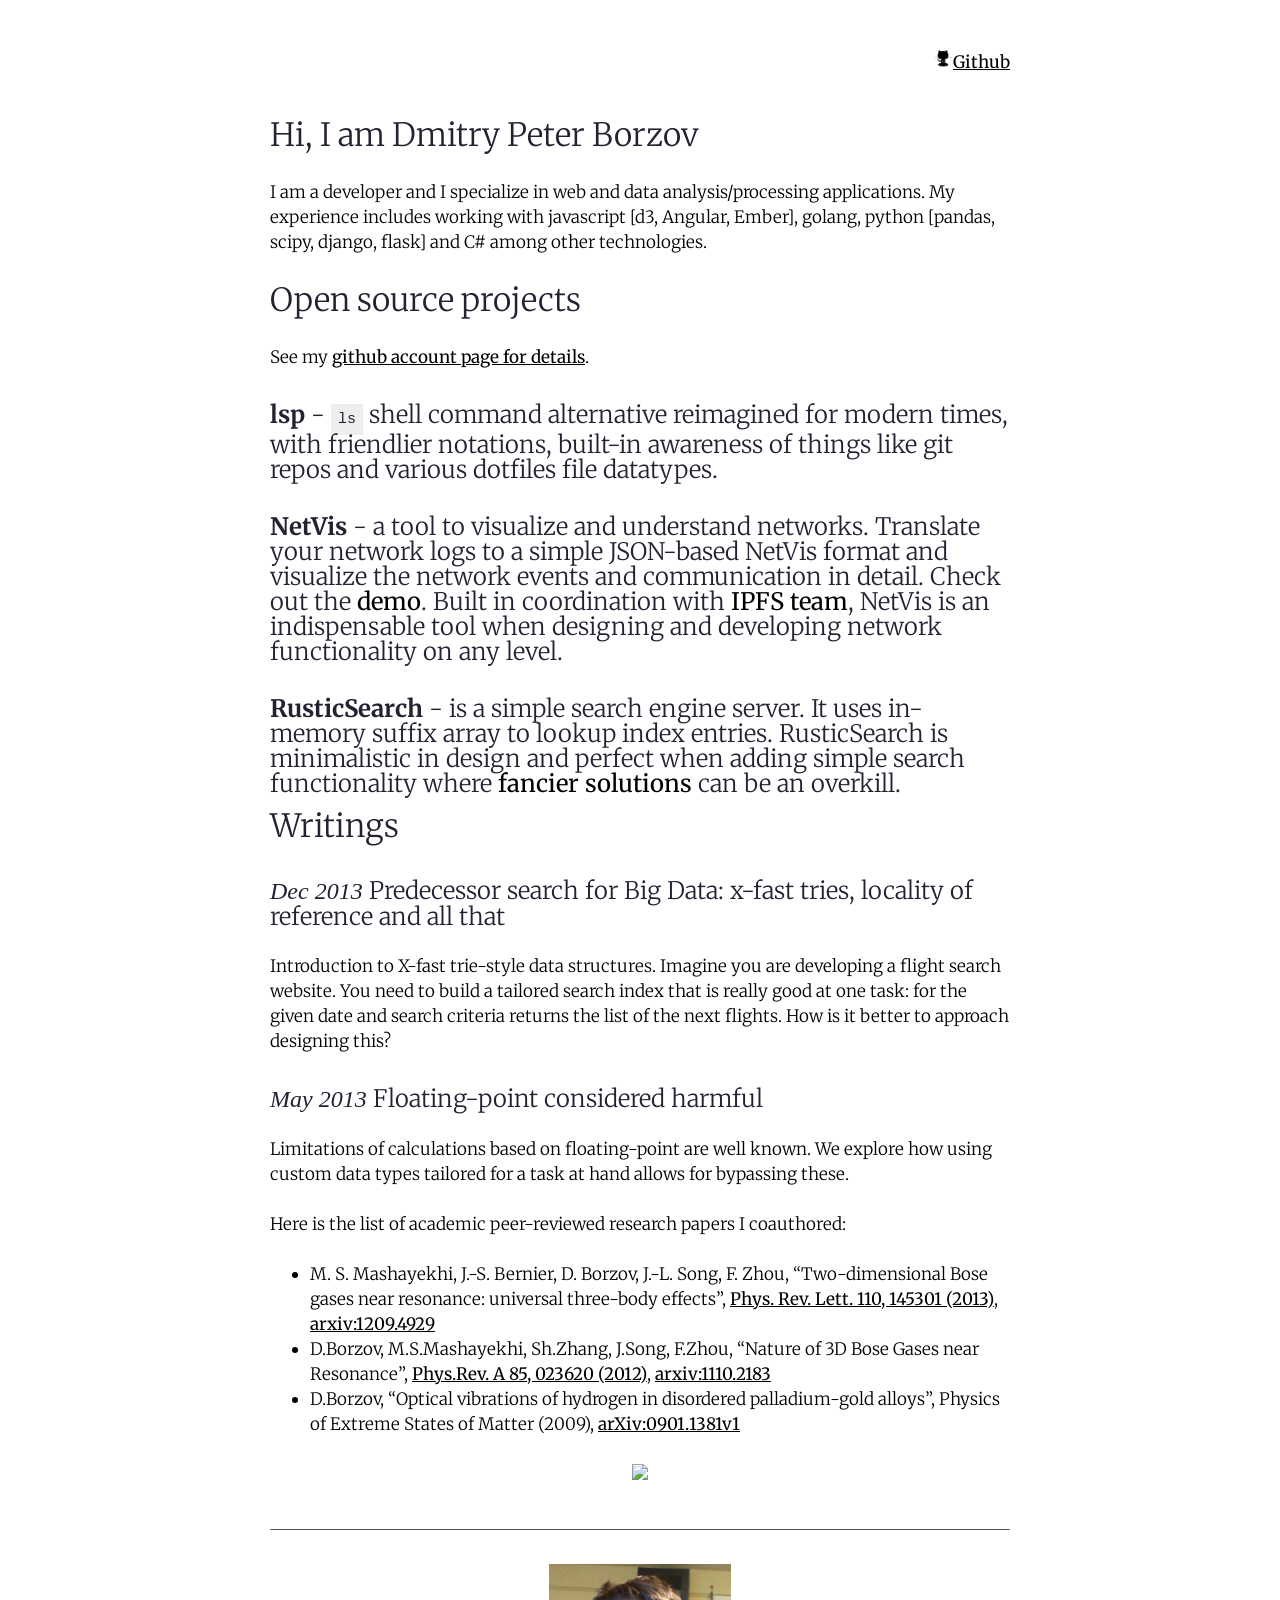
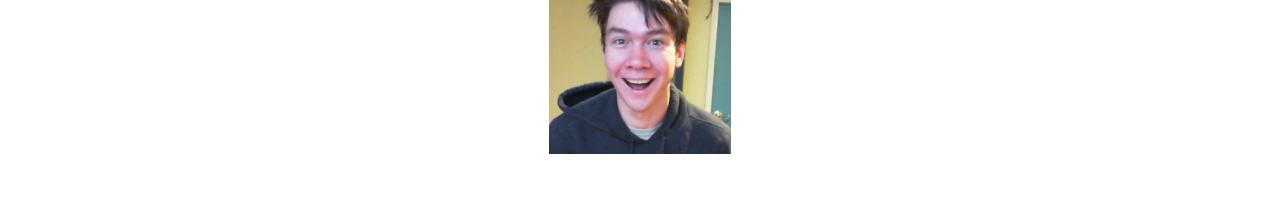
==== commit 1feb40d4: "Use h4 instetad of h3 for post headers" ====
--- a/public/index.html
+++ b/public/index.html
@@ -23,50 +23,41 @@
 
 <h2 id="hi-i-am-dmitry-peter-borzov:b9bcf8cb73ce4a081a635ad7c0acd9dd">Hi, I am Dmitry Peter Borzov</h2>
 
-<p>I am a developer who specializes on web and data analysis applications. My experience includes working with javascript [d3, Angular, Ember], golang, python [pandas, scipy] and C among other technologies.</p>
+<p>I am a developer and I specialize in web and data analysis/processing applications. My experience includes working with javascript [d3, Angular, Ember], golang, python [pandas, scipy, django, flask] and C# among other technologies.</p>
 
-<p>I come from academic background (check out the  peer-reviewed papers in theoretical physics I coauthored!) and that provided me with skills for deep quantative analysis in various areas. It comes handy now and then :)</p>
+<h2 id="open-source-projects:b9bcf8cb73ce4a081a635ad7c0acd9dd">Open source projects</h2>
+
+<p>See my <a href="https://github.com/dborzov">github account page for details</a>.</p>
+
+<h4 id="lsp-ls-shell-command-alternative-reimagined-for-modern-times-with-friendlier-notations-built-in-awareness-of-things-like-git-repos-and-various-dotfiles-file-datatypes:b9bcf8cb73ce4a081a635ad7c0acd9dd"><strong>lsp</strong> - <code>ls</code> shell command alternative reimagined for modern times, with friendlier notations, built-in awareness of things like git repos and various dotfiles file datatypes.</h4>
+
+<h4 id="[base64]:b9bcf8cb73ce4a081a635ad7c0acd9dd"><strong>NetVis</strong> - a tool to visualize and understand networks. Translate your network logs to a simple JSON-based NetVis format and visualize the network events and communication in detail. Check out the <a href="http://www.borzov.ca/netvis/">demo</a>. Built in coordination with <a href="http://ipfs.io/">IPFS team</a>, NetVis is an indispensable tool when designing and developing network functionality on any level.</h4>
+
+<h4 id="[base64]:b9bcf8cb73ce4a081a635ad7c0acd9dd"><strong>RusticSearch</strong> - is a simple search engine server. It uses in-memory suffix array to lookup index entries. RusticSearch is minimalistic in design and perfect when adding simple search functionality where <a href="http://www.elasticsearch.org/">fancier solutions</a> can be an overkill.</h4>
+
+<h2 id="writings:b9bcf8cb73ce4a081a635ad7c0acd9dd">Writings</h2>
+
+<h4 id="dec-2013-predecessor-search-for-big-data-x-fast-tries-locality-of-reference-and-all-that:b9bcf8cb73ce4a081a635ad7c0acd9dd"><em>Dec 2013</em> Predecessor search for Big Data: x-fast tries, locality of reference and all that</h4>
+
+<p>Introduction to X-fast trie-style data structures. Imagine you are developing a flight search website. You need to build a tailored search index that is really good at one task: for the given date and search criteria returns the list of the next flights. How is it better to approach designing this?</p>
+
+<h4 id="may-2013-floating-point-considered-harmful:b9bcf8cb73ce4a081a635ad7c0acd9dd"><em>May 2013</em> Floating-point considered harmful</h4>
+
+<p>Limitations of calculations based on floating-point are well known. We explore how using custom data types tailored for a task at hand allows for bypassing these.</p>
+
+<p>Here is the list of academic peer-reviewed research papers I coauthored:</p>
+
+<ul>
+<li>M. S. Mashayekhi, J.-S. Bernier, D. Borzov, J.-L. Song, F. Zhou, &ldquo;Two-dimensional Bose gases near resonance: universal three-body effects”, <a href="http://prl.aps.org/abstract/PRL/v110/i14/e145301">Phys. Rev. Lett. 110, 145301 (2013)</a>, <a href="http://arxiv.org/abs/1209.4929">arxiv:1209.4929</a></li>
+<li>D.Borzov, M.S.Mashayekhi, Sh.Zhang, J.Song, F.Zhou, &ldquo;Nature of 3D Bose Gases near Resonance&rdquo;, <a href="http://pra.aps.org/abstract/PRA/v85/i2/e023620">Phys.Rev. A 85, 023620 (2012)</a>, <a href="http://arxiv.org/abs/1110.2183">arxiv:1110.2183</a></li>
+<li>D.Borzov, &ldquo;Optical vibrations of hydrogen in disordered palladium-gold alloys&rdquo;, Physics of Extreme States of Matter (2009), <a href="http://arxiv.org/abs/0901.1381">arXiv:0901.1381v1</a></li>
+</ul>
 
   
 
 
 
-<h2>Open source</h2>
-<p>Check out some of my open source projects:</p>
-<ul class="simple">
-    <h4><a href="http://dborzov.github.io/fredholm">Fredholm.py: </a> A Python library for solving Fredholm equations numerically</h4>
-    Developed with problems in quantum many-body physics in mind, it is the only one, to the extent of my knowledge, that treats divergencies of principal value integrals properly.
-
-
-    <h4><a href="https://github.com/dborzov/subtitles2">Subtitles2.py: </a> searching movie and TV show quotes</h4>
-    A python library that creates a search index for the movie and tv show quotes and therefore allows the quick substing search by parsing the `.srt` format files. Under the hood it works by creating a combination of a Suffix Array and an Inverted index to enable the log-time string string matching lookups.
-
-    <h4><a href="https://github.com/dborzov/caltech_course">Machine learning:</a> homework solutions for the Caltech online course</h4>
-    Algorithm implementations and homework solutions for the Caltech online course on machine learning. Did not finish that one (had a lockdown at work),so it is not complete :-/
-</ul>
-
-<h2>Writings</h2>
-<ul class="simple">
-
-
-    <h4><b class="date1">Dec 2013</b> <a href="./XLtrie">Predecessor search for Big Data: x-fast tries, locality of reference and all that </a></h4>
-    Imagine you are developing a flight search website. You need to build a tailored search index that is really good at one task: for the given date and search criteria returns the list of the next flights. How is it better to approach designing this? <br>
-
-    <h4><b  class="date1">May 2013</b><a href="./FlakyPastry"> Floating-point considered harmful</a></h4>
-    Floating-point calculations may be ubiquous in today's world, but the more I have been learning about their flaws, the more I am becoming convinced  that plain floating-point pretty much should not be used by anyone.
-</ul>
-Here is the list of academic research papers I coauthored:
-<ul>
-    <li> M. S. Mashayekhi, J.-S. Bernier, D. Borzov, J.-L. Song, F. Zhou, "Two-dimensional Bose gases near resonance: universal three-body effects”, <a href="http://prl.aps.org/abstract/PRL/v110/i14/e145301">Phys. Rev. Lett. 110, 145301 (2013)</a>, <a href="http://arxiv.org/abs/1209.4929">arxiv:1209.4929</a>
-</li>
-    <li> D.Borzov, M.S.Mashayekhi, Sh.Zhang, J.Song, F.Zhou, "Nature of 3D Bose Gases near Resonance", <a href="http://pra.aps.org/abstract/PRA/v85/i2/e023620">Phys.Rev. A 85, 023620 (2012)</a>, <a href="http://arxiv.org/abs/1110.2183">arxiv:1110.2183</a>
-     </li>
-    <li> D.Borzov, "Optical vibrations of hydrogen in disordered palladium-gold alloys", Physics of Extreme States of Matter (2009), <a href="http://arxiv.org/abs/0901.1381">arXiv:0901.1381v1</a>
-
-</ul>
-
 <div class="section" id="like-my-work">
-That is all there is so far.
 <center>
     <p><img width="300" src="img/email.jpg"></p>
 </center>
@@ -94,4 +85,4 @@
   ga('send', 'pageview');
 
 </script>
-</html>+</html>
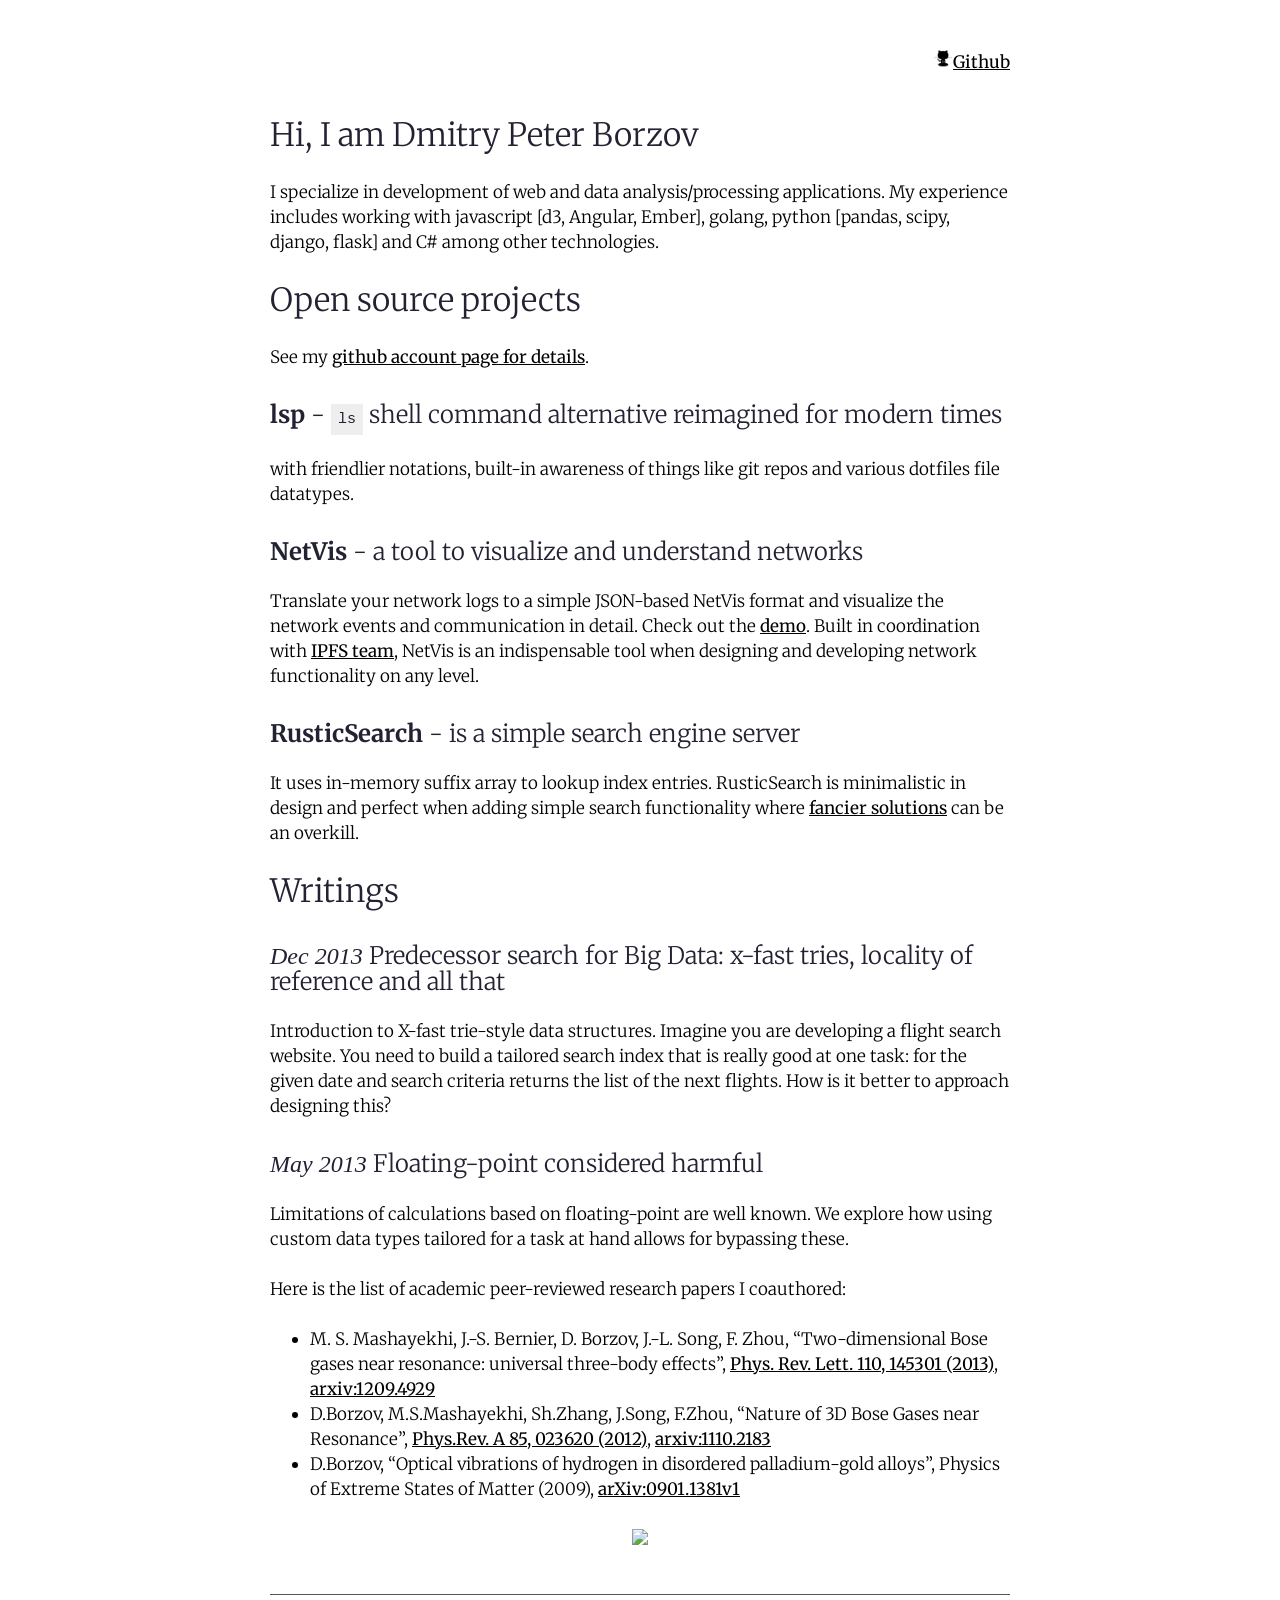
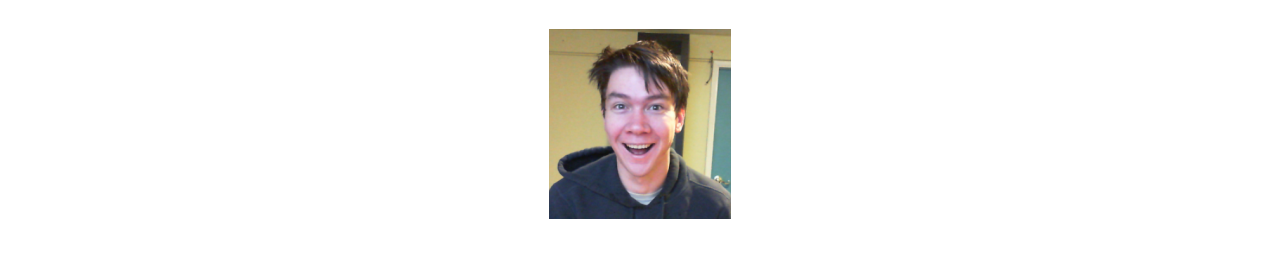
==== commit 50c2d773: "Match page style for project list page" ====
--- a/public/index.html
+++ b/public/index.html
@@ -23,17 +23,23 @@
 
 <h2 id="hi-i-am-dmitry-peter-borzov:b9bcf8cb73ce4a081a635ad7c0acd9dd">Hi, I am Dmitry Peter Borzov</h2>
 
-<p>I am a developer and I specialize in web and data analysis/processing applications. My experience includes working with javascript [d3, Angular, Ember], golang, python [pandas, scipy, django, flask] and C# among other technologies.</p>
+<p>I specialize in development of web and data analysis/processing applications. My experience includes working with javascript [d3, Angular, Ember], golang, python [pandas, scipy, django, flask] and C# among other technologies.</p>
 
 <h2 id="open-source-projects:b9bcf8cb73ce4a081a635ad7c0acd9dd">Open source projects</h2>
 
 <p>See my <a href="https://github.com/dborzov">github account page for details</a>.</p>
 
-<h4 id="lsp-ls-shell-command-alternative-reimagined-for-modern-times-with-friendlier-notations-built-in-awareness-of-things-like-git-repos-and-various-dotfiles-file-datatypes:b9bcf8cb73ce4a081a635ad7c0acd9dd"><strong>lsp</strong> - <code>ls</code> shell command alternative reimagined for modern times, with friendlier notations, built-in awareness of things like git repos and various dotfiles file datatypes.</h4>
+<h4 id="lsp-ls-shell-command-alternative-reimagined-for-modern-times:b9bcf8cb73ce4a081a635ad7c0acd9dd"><strong>lsp</strong> - <code>ls</code> shell command alternative reimagined for modern times</h4>
 
-<h4 id="[base64]:b9bcf8cb73ce4a081a635ad7c0acd9dd"><strong>NetVis</strong> - a tool to visualize and understand networks. Translate your network logs to a simple JSON-based NetVis format and visualize the network events and communication in detail. Check out the <a href="http://www.borzov.ca/netvis/">demo</a>. Built in coordination with <a href="http://ipfs.io/">IPFS team</a>, NetVis is an indispensable tool when designing and developing network functionality on any level.</h4>
+<p>with friendlier notations, built-in awareness of things like git repos and various dotfiles file datatypes.</p>
 
-<h4 id="[base64]:b9bcf8cb73ce4a081a635ad7c0acd9dd"><strong>RusticSearch</strong> - is a simple search engine server. It uses in-memory suffix array to lookup index entries. RusticSearch is minimalistic in design and perfect when adding simple search functionality where <a href="http://www.elasticsearch.org/">fancier solutions</a> can be an overkill.</h4>
+<h4 id="netvis-a-tool-to-visualize-and-understand-networks:b9bcf8cb73ce4a081a635ad7c0acd9dd"><strong>NetVis</strong> - a tool to visualize and understand networks</h4>
+
+<p>Translate your network logs to a simple JSON-based NetVis format and visualize the network events and communication in detail. Check out the <a href="http://www.borzov.ca/netvis/">demo</a>. Built in coordination with <a href="http://ipfs.io/">IPFS team</a>, NetVis is an indispensable tool when designing and developing network functionality on any level.</p>
+
+<h4 id="rusticsearch-is-a-simple-search-engine-server:b9bcf8cb73ce4a081a635ad7c0acd9dd"><strong>RusticSearch</strong> - is a simple search engine server</h4>
+
+<p>It uses in-memory suffix array to lookup index entries. RusticSearch is minimalistic in design and perfect when adding simple search functionality where <a href="http://www.elasticsearch.org/">fancier solutions</a> can be an overkill.</p>
 
 <h2 id="writings:b9bcf8cb73ce4a081a635ad7c0acd9dd">Writings</h2>
 
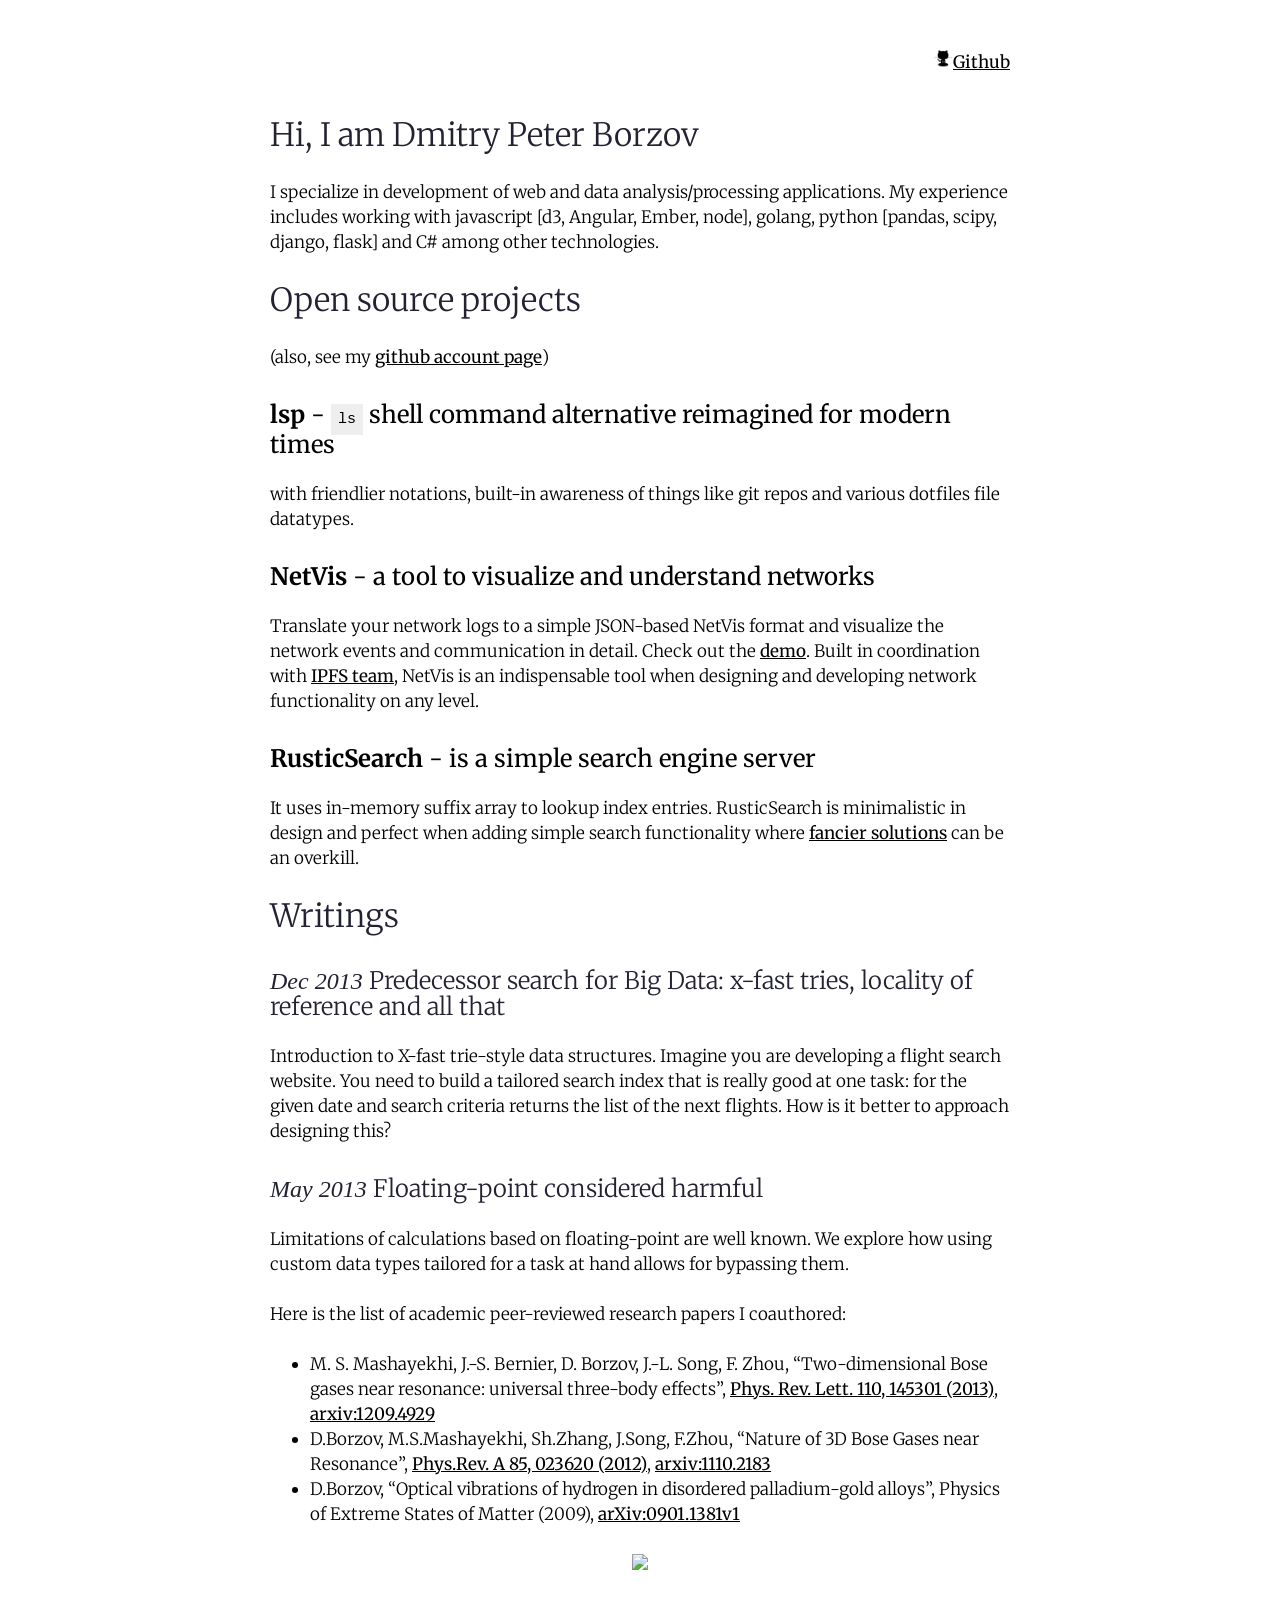
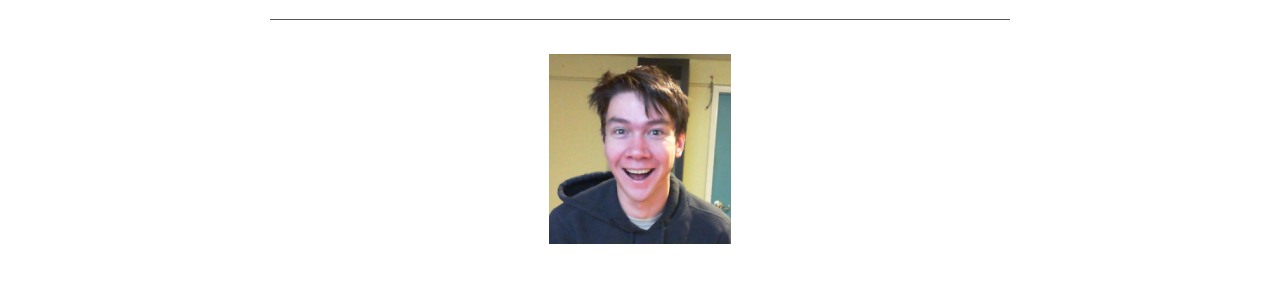
==== commit 20c517b9: "Add links to project list" ====
--- a/public/index.html
+++ b/public/index.html
@@ -23,21 +23,21 @@
 
 <h2 id="hi-i-am-dmitry-peter-borzov:b9bcf8cb73ce4a081a635ad7c0acd9dd">Hi, I am Dmitry Peter Borzov</h2>
 
-<p>I specialize in development of web and data analysis/processing applications. My experience includes working with javascript [d3, Angular, Ember], golang, python [pandas, scipy, django, flask] and C# among other technologies.</p>
+<p>I specialize in development of web and data analysis/processing applications. My experience includes working with javascript [d3, Angular, Ember, node], golang, python [pandas, scipy, django, flask] and C# among other technologies.</p>
 
 <h2 id="open-source-projects:b9bcf8cb73ce4a081a635ad7c0acd9dd">Open source projects</h2>
 
-<p>See my <a href="https://github.com/dborzov">github account page for details</a>.</p>
+<p>(also, see my <a href="https://github.com/dborzov">github account page</a>)</p>
 
-<h4 id="lsp-ls-shell-command-alternative-reimagined-for-modern-times:b9bcf8cb73ce4a081a635ad7c0acd9dd"><strong>lsp</strong> - <code>ls</code> shell command alternative reimagined for modern times</h4>
+<h4 id="lsp-ls-shell-command-alternative-reimagined-for-modern-times-https-github-com-dborzov-lsp:b9bcf8cb73ce4a081a635ad7c0acd9dd"><a href="https://github.com/dborzov/lsp"><strong>lsp</strong> - <code>ls</code> shell command alternative reimagined for modern times</a></h4>
 
 <p>with friendlier notations, built-in awareness of things like git repos and various dotfiles file datatypes.</p>
 
-<h4 id="netvis-a-tool-to-visualize-and-understand-networks:b9bcf8cb73ce4a081a635ad7c0acd9dd"><strong>NetVis</strong> - a tool to visualize and understand networks</h4>
+<h4 id="netvis-a-tool-to-visualize-and-understand-networks-https-github-com-dborzov-netvis:b9bcf8cb73ce4a081a635ad7c0acd9dd"><a href="https://github.com/dborzov/netvis"><strong>NetVis</strong> - a tool to visualize and understand networks</a></h4>
 
 <p>Translate your network logs to a simple JSON-based NetVis format and visualize the network events and communication in detail. Check out the <a href="http://www.borzov.ca/netvis/">demo</a>. Built in coordination with <a href="http://ipfs.io/">IPFS team</a>, NetVis is an indispensable tool when designing and developing network functionality on any level.</p>
 
-<h4 id="rusticsearch-is-a-simple-search-engine-server:b9bcf8cb73ce4a081a635ad7c0acd9dd"><strong>RusticSearch</strong> - is a simple search engine server</h4>
+<h4 id="rusticsearch-is-a-simple-search-engine-server-https-github-com-dborzov-rusticsearch:b9bcf8cb73ce4a081a635ad7c0acd9dd"><a href="https://github.com/dborzov/rusticsearch"><strong>RusticSearch</strong> - is a simple search engine server</a></h4>
 
 <p>It uses in-memory suffix array to lookup index entries. RusticSearch is minimalistic in design and perfect when adding simple search functionality where <a href="http://www.elasticsearch.org/">fancier solutions</a> can be an overkill.</p>
 
@@ -49,7 +49,7 @@
 
 <h4 id="may-2013-floating-point-considered-harmful:b9bcf8cb73ce4a081a635ad7c0acd9dd"><em>May 2013</em> Floating-point considered harmful</h4>
 
-<p>Limitations of calculations based on floating-point are well known. We explore how using custom data types tailored for a task at hand allows for bypassing these.</p>
+<p>Limitations of calculations based on floating-point are well known. We explore how using custom data types tailored for a task at hand allows for bypassing them.</p>
 
 <p>Here is the list of academic peer-reviewed research papers I coauthored:</p>
 
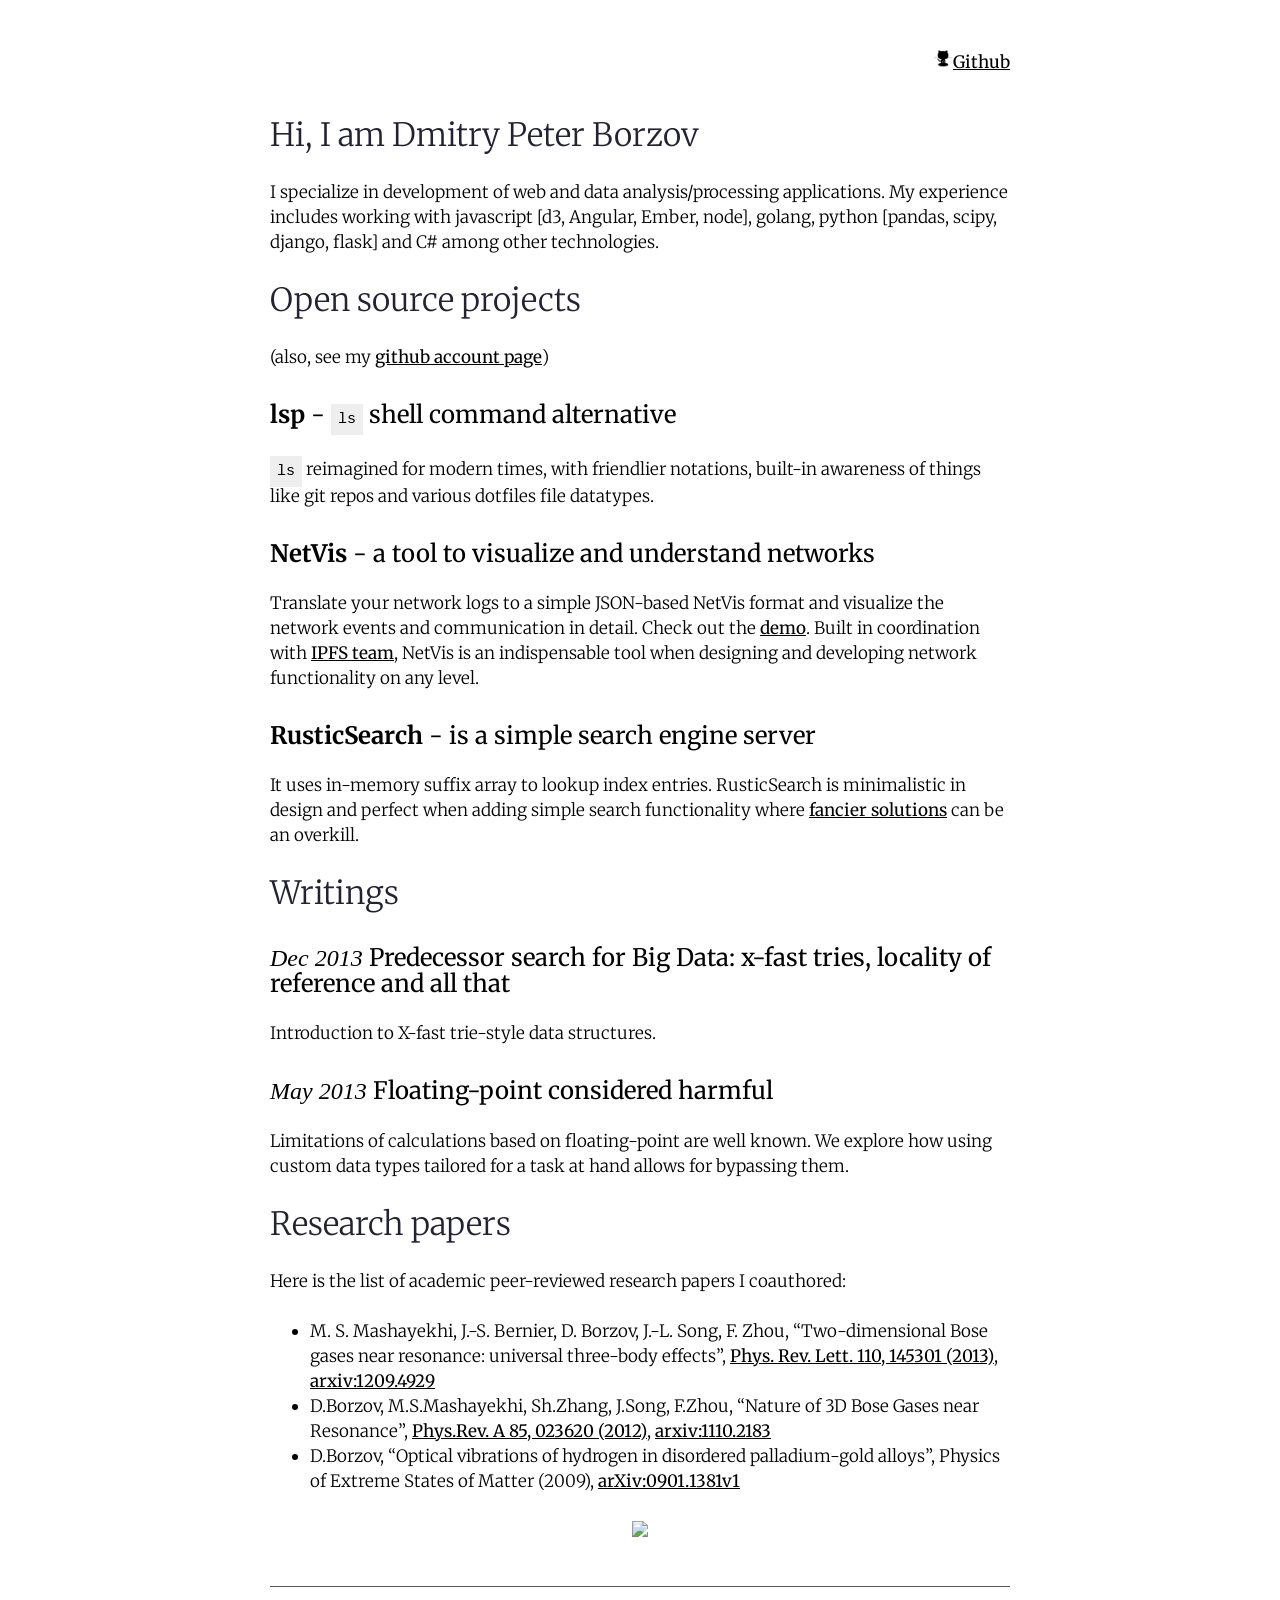
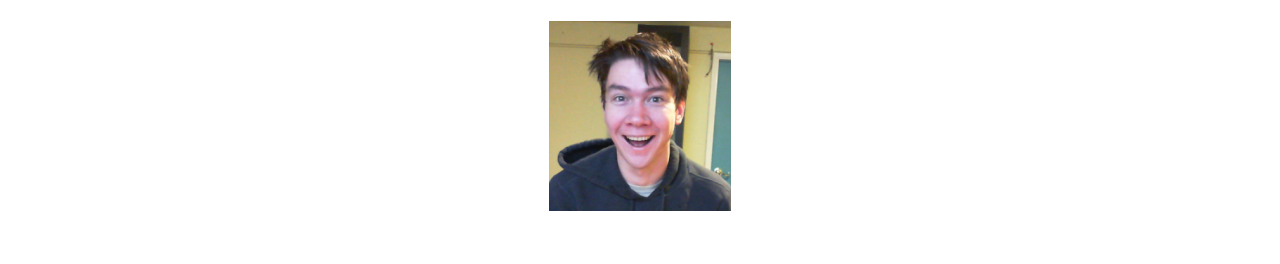
==== commit fc4cd7c0: "Sync up built files" ====
--- a/public/index.html
+++ b/public/index.html
@@ -29,9 +29,9 @@
 
 <p>(also, see my <a href="https://github.com/dborzov">github account page</a>)</p>
 
-<h4 id="lsp-ls-shell-command-alternative-reimagined-for-modern-times-https-github-com-dborzov-lsp:b9bcf8cb73ce4a081a635ad7c0acd9dd"><a href="https://github.com/dborzov/lsp"><strong>lsp</strong> - <code>ls</code> shell command alternative reimagined for modern times</a></h4>
+<h4 id="lsp-ls-shell-command-alternative-https-github-com-dborzov-lsp:b9bcf8cb73ce4a081a635ad7c0acd9dd"><a href="https://github.com/dborzov/lsp"><strong>lsp</strong> - <code>ls</code> shell command alternative</a></h4>
 
-<p>with friendlier notations, built-in awareness of things like git repos and various dotfiles file datatypes.</p>
+<p><code>ls</code>  reimagined for modern times, with friendlier notations, built-in awareness of things like git repos and various dotfiles file datatypes.</p>
 
 <h4 id="netvis-a-tool-to-visualize-and-understand-networks-https-github-com-dborzov-netvis:b9bcf8cb73ce4a081a635ad7c0acd9dd"><a href="https://github.com/dborzov/netvis"><strong>NetVis</strong> - a tool to visualize and understand networks</a></h4>
 
@@ -43,13 +43,15 @@
 
 <h2 id="writings:b9bcf8cb73ce4a081a635ad7c0acd9dd">Writings</h2>
 
-<h4 id="dec-2013-predecessor-search-for-big-data-x-fast-tries-locality-of-reference-and-all-that:b9bcf8cb73ce4a081a635ad7c0acd9dd"><em>Dec 2013</em> Predecessor search for Big Data: x-fast tries, locality of reference and all that</h4>
+<h4 id="dec-2013-predecessor-search-for-big-data-x-fast-tries-locality-of-reference-and-all-that-http-localhost-1313-posts-xfast:b9bcf8cb73ce4a081a635ad7c0acd9dd"><a href="http://localhost:1313/posts/xfast/"><em>Dec 2013</em> Predecessor search for Big Data: x-fast tries, locality of reference and all that</a></h4>
 
-<p>Introduction to X-fast trie-style data structures. Imagine you are developing a flight search website. You need to build a tailored search index that is really good at one task: for the given date and search criteria returns the list of the next flights. How is it better to approach designing this?</p>
+<p>Introduction to X-fast trie-style data structures.</p>
 
-<h4 id="may-2013-floating-point-considered-harmful:b9bcf8cb73ce4a081a635ad7c0acd9dd"><em>May 2013</em> Floating-point considered harmful</h4>
+<h4 id="may-2013-floating-point-considered-harmful-http-localhost-1313-posts-floating-point:b9bcf8cb73ce4a081a635ad7c0acd9dd"><a href="http://localhost:1313/posts/floating-point/"><em>May 2013</em> Floating-point considered harmful</a></h4>
 
 <p>Limitations of calculations based on floating-point are well known. We explore how using custom data types tailored for a task at hand allows for bypassing them.</p>
+
+<h2 id="research-papers:b9bcf8cb73ce4a081a635ad7c0acd9dd">Research papers</h2>
 
 <p>Here is the list of academic peer-reviewed research papers I coauthored:</p>
 
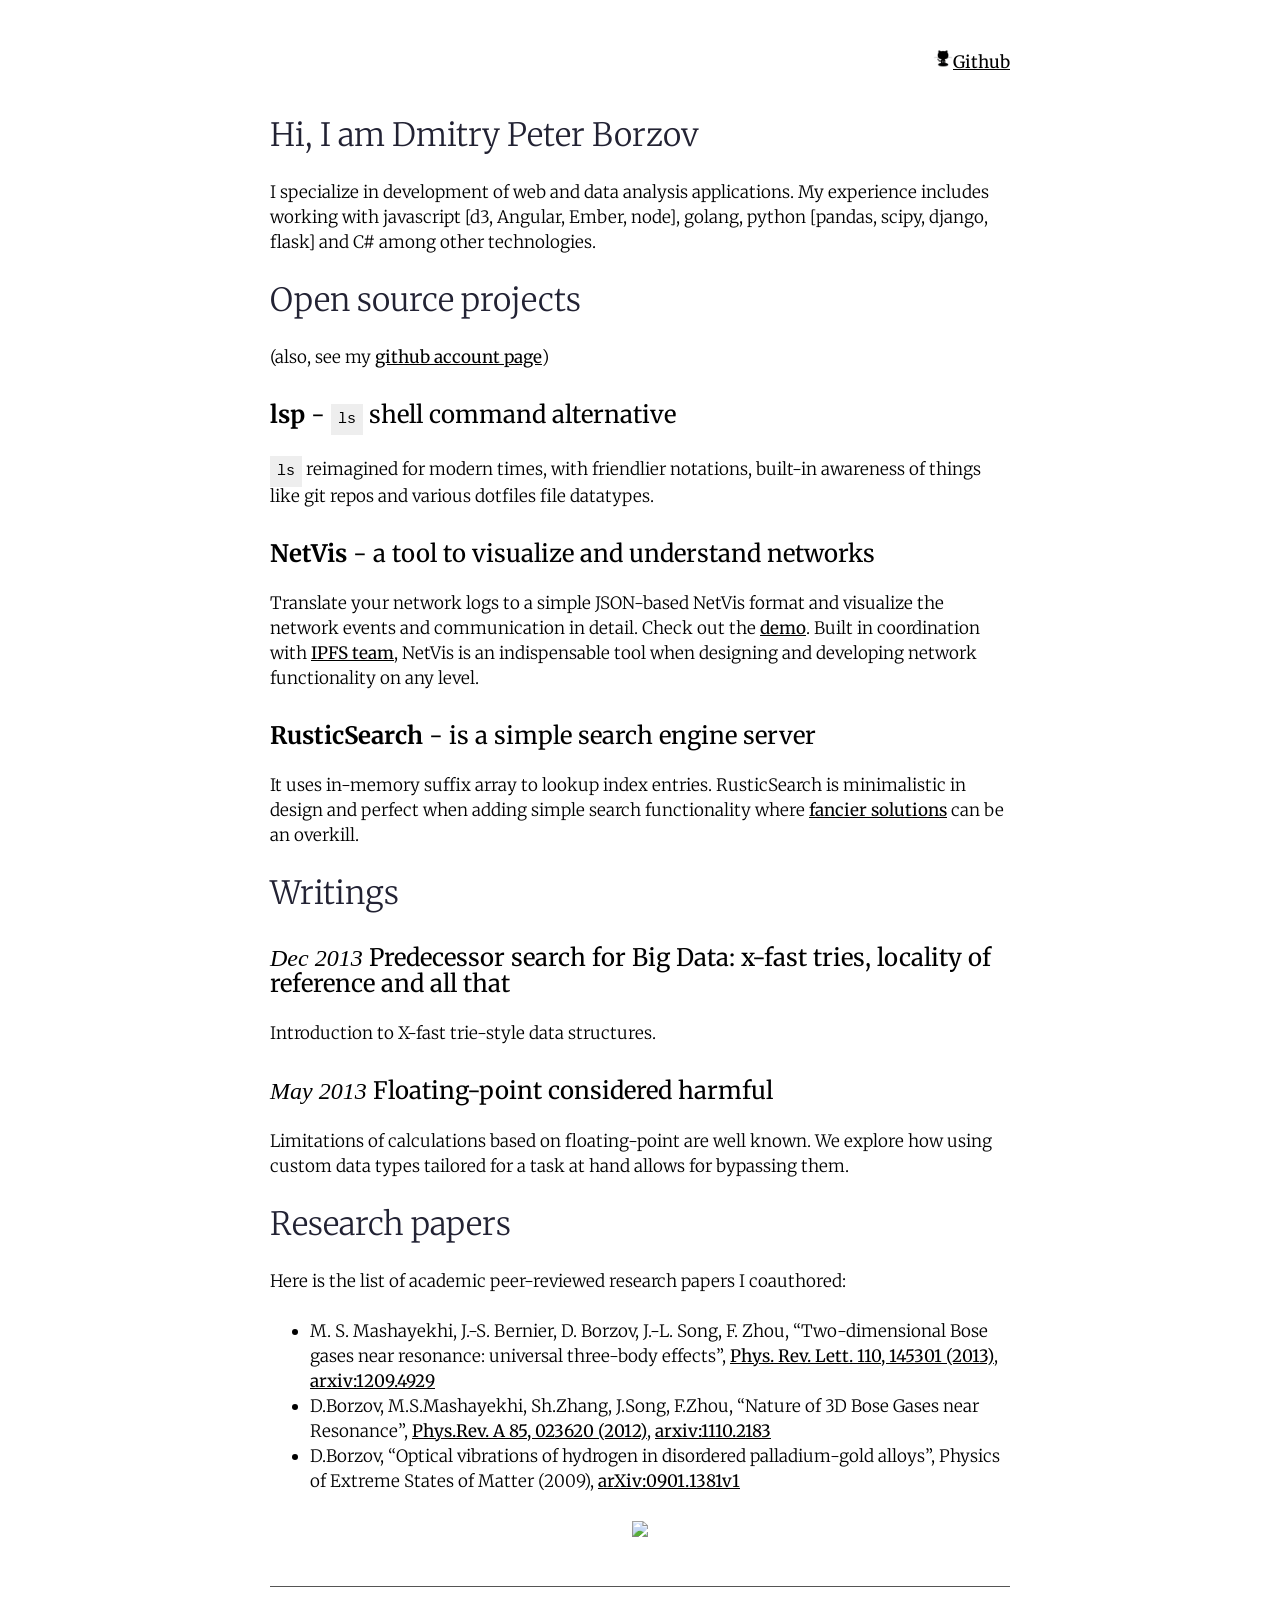
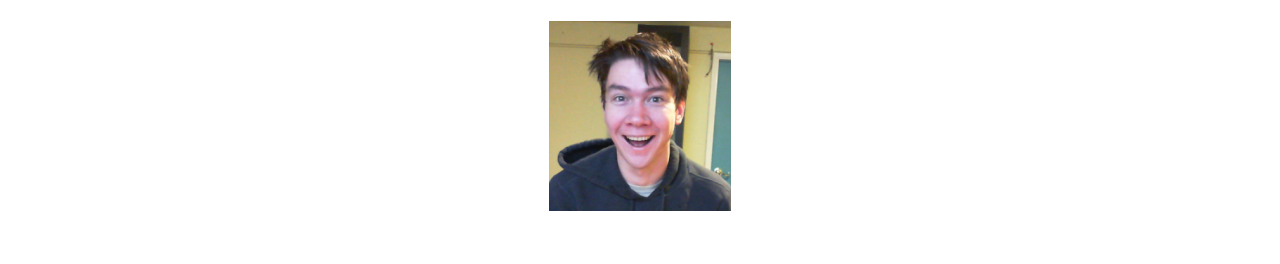
==== commit 49a750b4: "Sync up built files" ====
--- a/public/index.html
+++ b/public/index.html
@@ -23,7 +23,7 @@
 
 <h2 id="hi-i-am-dmitry-peter-borzov:b9bcf8cb73ce4a081a635ad7c0acd9dd">Hi, I am Dmitry Peter Borzov</h2>
 
-<p>I specialize in development of web and data analysis/processing applications. My experience includes working with javascript [d3, Angular, Ember, node], golang, python [pandas, scipy, django, flask] and C# among other technologies.</p>
+<p>I specialize in development of web and data analysis applications. My experience includes working with javascript [d3, Angular, Ember, node], golang, python [pandas, scipy, django, flask] and C# among other technologies.</p>
 
 <h2 id="open-source-projects:b9bcf8cb73ce4a081a635ad7c0acd9dd">Open source projects</h2>
 
